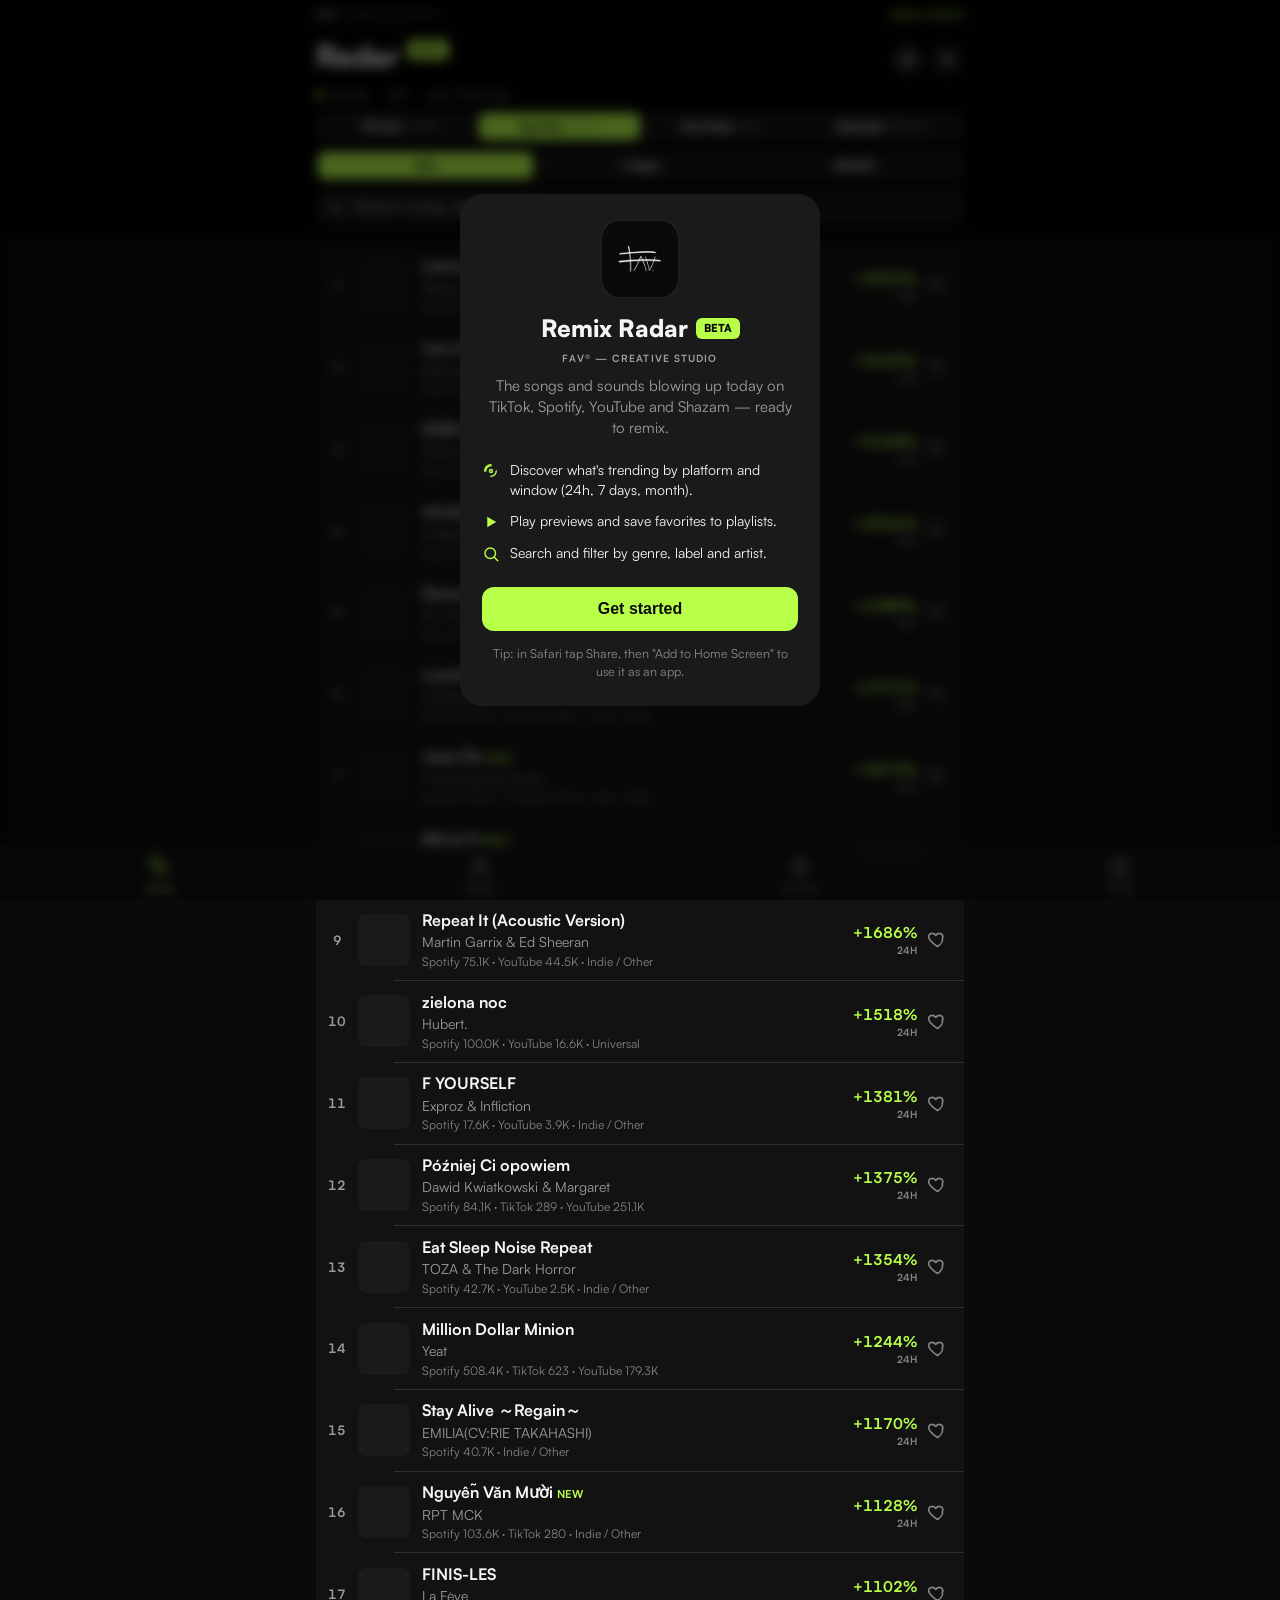
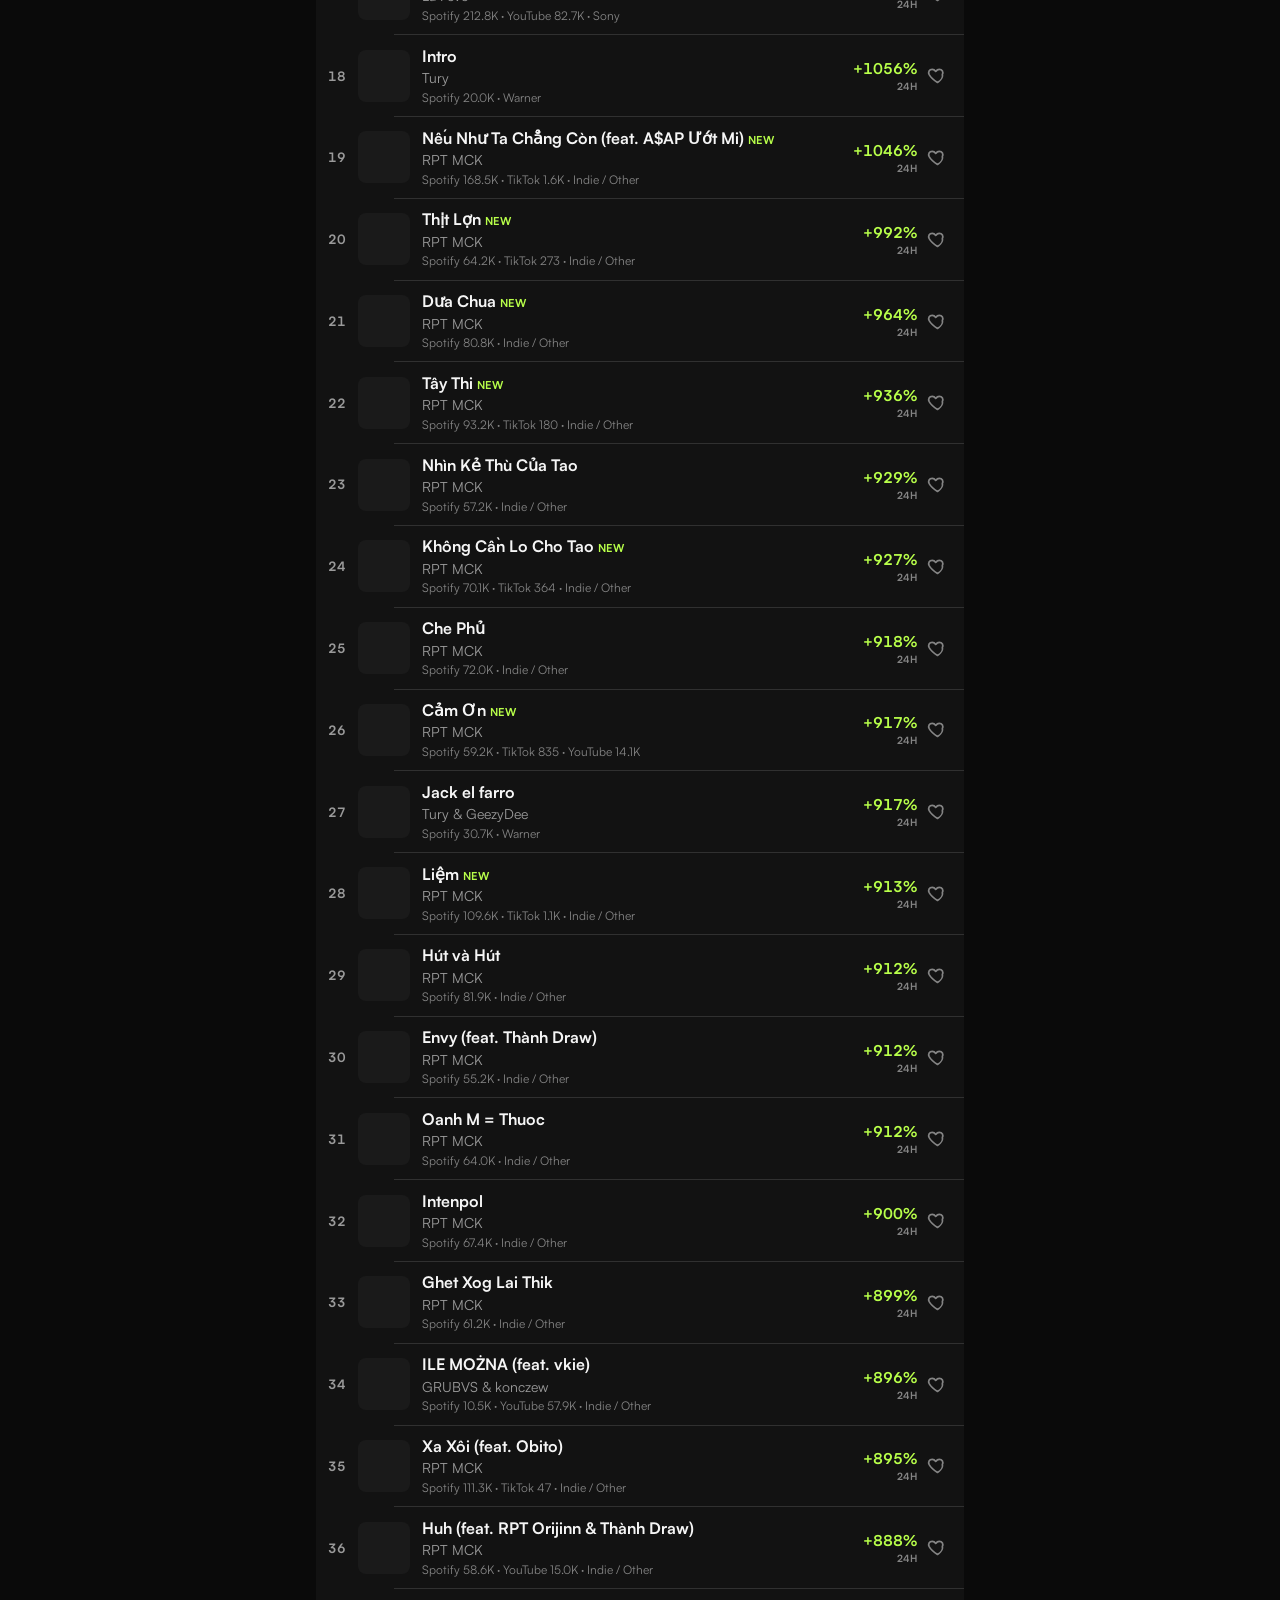
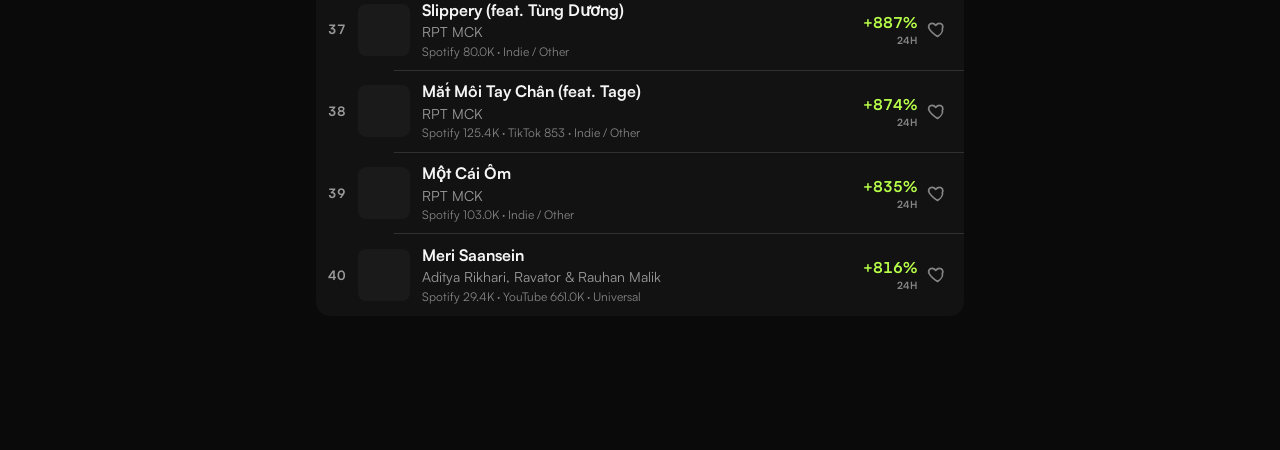
==== app.html @ c7f1445b "FAV review fixes: acid-green single accent, AA contrast, English feed-error, esc hardening - app.htm" ====
<!DOCTYPE html>
<html lang="en">
<head>
<meta charset="utf-8" />
<meta name="viewport" content="width=device-width, initial-scale=1, viewport-fit=cover, maximum-scale=1" />
<meta name="referrer" content="no-referrer" />
<title>Remix Radar</title>
<meta name="theme-color" content="#0A0A0A" />
<meta name="apple-mobile-web-app-capable" content="yes" />
<meta name="apple-mobile-web-app-status-bar-style" content="black-translucent" />
<meta name="apple-mobile-web-app-title" content="Remix Radar" />
<link rel="manifest" href="./manifest.webmanifest" />
<link rel="apple-touch-icon" href="./brand/apple-touch-icon.png" />
<link rel="preload" as="font" type="font/woff2" crossorigin href="./brand/fonts/Satoshi-Regular.woff2" />
<link rel="stylesheet" href="./brand/fonts.css" />
<style>
  /* FAV. Creative Studio visual identity: matte black + acid green, Satoshi/Druk Wide */
  :root{
    --bg:#0A0A0A; --elev:#121212; --elev2:#1A1A1A; --fill:rgba(245,245,245,.08);
    --label:#F5F5F5; --label2:rgba(245,245,245,.60); --label3:rgba(245,245,245,.50);
    --sep:rgba(245,245,245,.13); --accent:#B8FF4A; --on-accent:#0A0A0A;
    --radius:6px;
    --safe-top:env(safe-area-inset-top); --safe-bot:env(safe-area-inset-bottom);
    --font:"Satoshi","Helvetica Neue",-apple-system,BlinkMacSystemFont,"Segoe UI",Roboto,sans-serif;
  }
  *{box-sizing:border-box;-webkit-tap-highlight-color:transparent;}
  html,body{margin:0;padding:0;background:var(--bg);}
  body{color:var(--label); font:16px/1.4 var(--font);
    -webkit-font-smoothing:antialiased; min-height:100vh;
    padding-bottom:calc(var(--safe-bot) + 130px);}
  a{color:var(--accent);text-decoration:none;}
  .wrap{max-width:680px;margin:0 auto;padding:0 16px;}
  svg.icon{width:22px;height:22px;display:block;fill:none;stroke:currentColor;stroke-width:1.9;stroke-linecap:round;stroke-linejoin:round;}
  svg.fill{fill:currentColor;stroke:none;}

  /* Header */
  header{position:sticky;top:0;z-index:30;background:rgba(0,0,0,.72);
    backdrop-filter:saturate(180%) blur(20px);-webkit-backdrop-filter:saturate(180%) blur(20px);
    border-bottom:.5px solid var(--sep);padding-top:var(--safe-top);}
  .hbar,.sub,.controls{max-width:680px;margin-left:auto;margin-right:auto;}
  .hbar{display:flex;align-items:flex-end;justify-content:space-between;padding:6px 16px 8px;gap:10px;}
  .htitle{font-size:30px;font-weight:800;letter-spacing:-.02em;display:flex;align-items:center;gap:8px;}
  .betatag{font-size:10px;font-weight:800;letter-spacing:.08em;color:var(--on-accent);background:var(--accent);
    padding:3px 7px;border-radius:6px;transform:translateY(-6px);}
  .welcome{position:fixed;inset:0;z-index:80;background:rgba(0,0,0,.6);backdrop-filter:blur(6px);
    display:none;align-items:center;justify-content:center;padding:24px;}
  .welcome.open{display:flex;}
  .welcard{background:var(--elev2);border-radius:22px;max-width:360px;width:100%;padding:26px 22px;text-align:center;}
  .welcard .ico{width:78px;height:78px;border-radius:18px;margin:0 auto 14px;background:#000 center/cover no-repeat;border:.5px solid var(--sep);}
  .welcard h2{font-size:24px;font-weight:800;margin:0;display:flex;align-items:center;justify-content:center;gap:8px;}
  .welcard .tag{font-size:11px;font-weight:800;color:var(--on-accent);background:var(--accent);padding:3px 8px;border-radius:6px;}
  .welcard p{color:var(--label2);font-size:15px;margin:10px 0 16px;}
  .welcard ul{list-style:none;padding:0;margin:0 0 18px;text-align:left;}
  .welcard li{display:flex;gap:10px;align-items:flex-start;padding:6px 0;font-size:14px;color:var(--label);}
  .welcard li svg{width:18px;height:18px;color:var(--accent);flex:none;margin-top:2px;}
  .welcard .hint{font-size:12.5px;color:var(--label3);margin:14px 0 0;}
  .hbtns{display:flex;gap:6px;}
  .roundbtn{width:34px;height:34px;border-radius:50%;border:none;background:var(--fill);color:var(--label);
    display:flex;align-items:center;justify-content:center;cursor:pointer;}
  .roundbtn.on{background:var(--accent);color:var(--on-accent);}
  .roundbtn svg{width:19px;height:19px;}
  .sub{display:flex;gap:7px;align-items:center;padding:0 16px 8px;color:var(--label2);font-size:13px;flex-wrap:wrap;}
  .sub .dot{width:7px;height:7px;border-radius:50%;background:var(--accent);display:inline-block;}
  .brandbar{display:flex;justify-content:space-between;align-items:center;gap:10px;
    max-width:680px;margin:0 auto;padding:8px 16px 7px;border-bottom:1px solid var(--sep);
    font-size:9.5px;font-weight:700;letter-spacing:.11em;text-transform:uppercase;color:var(--label);}
  .brandbar .inst{font-weight:400;color:var(--label2);}
  .brandbar .r{color:var(--accent);}
  .sub .pipe{color:var(--label3);}
  .controls{padding:0 16px 10px;display:flex;flex-direction:column;gap:8px;}

  /* Segmented control (iOS) */
  .seg{display:flex;background:var(--fill);border-radius:9px;padding:2px;}
  .seg button{flex:1;border:none;background:none;color:var(--label);font:600 13px/1 -apple-system,sans-serif;
    padding:7px 4px;border-radius:7px;cursor:pointer;display:flex;align-items:center;justify-content:center;gap:4px;white-space:nowrap;}
  .seg button.on{background:var(--accent);color:var(--on-accent);}
  .seg button.on .sub2{color:rgba(0,0,0,.55);}
  .seg .sub2{font-size:9px;color:var(--label3);font-weight:500;}
  .seg .lk{opacity:.6;}

  /* Search */
  .search{display:flex;align-items:center;gap:7px;background:var(--fill);border-radius:10px;padding:8px 11px;}
  .search svg{width:17px;height:17px;color:var(--label2);}
  .search input{flex:1;background:none;border:none;color:var(--label);font-size:16px;outline:none;}
  .search input::placeholder{color:var(--label2);}

  /* Filter panel */
  .filters{display:none;margin-top:8px;background:var(--elev);border-radius:14px;padding:14px;}
  .filters.open{display:block;}
  .filters h4{margin:0 0 8px;font-size:12px;font-weight:600;color:var(--label2);text-transform:uppercase;letter-spacing:.03em;}
  .chips{display:flex;flex-wrap:wrap;gap:8px;}
  .chip{padding:7px 13px;border-radius:999px;background:var(--fill);color:var(--label);font-size:14px;cursor:pointer;border:none;}
  .chip.on{background:var(--accent);color:var(--on-accent);font-weight:700;}
  .mmrow{display:flex;gap:10px;margin:6px 0 12px;}
  .mmrow input{flex:1;background:var(--fill);border:none;border-radius:9px;color:var(--label);padding:9px 11px;font-size:15px;outline:none;}
  .filters .foot{display:flex;justify-content:space-between;margin-top:8px;}
  .linkbtn{background:none;border:none;color:var(--accent);font-size:15px;cursor:pointer;padding:6px 0;}

  /* Section title */
  .sectitle{font-size:22px;font-weight:700;letter-spacing:-.02em;margin:18px 4px 8px;display:flex;align-items:center;gap:8px;}
  .sectitle .cnt{color:var(--label2);font-weight:600;}
  .sectitle .add{margin-left:auto;font-size:15px;color:var(--accent);background:none;border:none;cursor:pointer;display:flex;align-items:center;gap:4px;}

  /* Grouped list */
  .group{background:var(--elev);border-radius:14px;overflow:hidden;margin:8px 0 4px;}
  .row{display:flex;align-items:center;gap:12px;padding:10px 12px;cursor:pointer;position:relative;}
  .row:not(:last-child)::after{content:"";position:absolute;left:78px;right:0;bottom:0;height:.5px;background:var(--sep);}
  .row:active{background:var(--elev2);}
  .rank{width:18px;text-align:center;font-size:13px;font-weight:600;color:var(--label2);font-variant-numeric:tabular-nums;flex:none;}
  .art{position:relative;width:52px;height:52px;border-radius:8px;flex:none;background:var(--elev2) center/cover no-repeat;overflow:hidden;}
  .art.round{border-radius:50%;}
  .art .pbtn{position:absolute;inset:0;display:flex;align-items:center;justify-content:center;background:rgba(0,0,0,.36);color:#fff;opacity:0;transition:opacity .15s;}
  .art .pbtn.show{opacity:1;}
  .art .pbtn svg{width:20px;height:20px;}
  .rbody{flex:1;min-width:0;}
  .rtitle{font-size:16px;font-weight:600;white-space:nowrap;overflow:hidden;text-overflow:ellipsis;}
  .rsub{font-size:14px;color:var(--label2);white-space:nowrap;overflow:hidden;text-overflow:ellipsis;margin-top:1px;}
  .rmeta{font-size:12px;color:var(--label3);white-space:nowrap;overflow:hidden;text-overflow:ellipsis;margin-top:2px;}
  .rtrail{display:flex;align-items:center;gap:6px;flex:none;}
  .metric{text-align:right;}
  .metric .v{font-size:15px;font-weight:700;color:var(--accent);font-variant-numeric:tabular-nums;}
  .metric .u{font-size:10px;color:var(--label3);font-weight:600;letter-spacing:.03em;}
  .delta{font-size:11px;font-weight:700;}
  .delta.up{color:var(--accent);} .delta.down{color:var(--label2);} .delta.flat{color:var(--label3);}
  .iconbtn{background:none;border:none;color:var(--label3);cursor:pointer;padding:4px;display:flex;}
  .iconbtn.lk.on{color:var(--accent);}
  .iconbtn svg{width:21px;height:21px;}
  .chev{color:var(--label3);}.chev svg{width:15px;height:15px;}

  /* Playlist row */
  .plrow{display:flex;align-items:center;gap:12px;padding:12px;cursor:pointer;position:relative;}
  .plrow:not(:last-child)::after{content:"";position:absolute;left:64px;right:0;bottom:0;height:.5px;background:var(--sep);}
  .plart{width:44px;height:44px;border-radius:9px;background:linear-gradient(135deg,#3A3A3C,#1C1C1E);display:flex;align-items:center;justify-content:center;color:var(--label2);flex:none;}
  .plname{font-size:16px;font-weight:600;}.plcount{font-size:13px;color:var(--label2);margin-top:1px;}

  .status{padding:64px 24px;text-align:center;color:var(--label2);}
  .status .big{font-size:20px;font-weight:700;color:var(--label);margin-bottom:6px;}
  .btn{display:flex;align-items:center;justify-content:center;gap:8px;padding:13px;border-radius:12px;font-size:16px;font-weight:600;cursor:pointer;border:none;width:100%;}
  .btn.fill{background:var(--accent);color:var(--on-accent);}
  .btn.tinted{background:var(--fill);color:var(--label);}
  .btn.like.on{background:rgba(184,255,74,.16);color:var(--accent);}

  /* Paywall */
  .lockbox{margin:24px 0;text-align:center;padding:24px 18px;}
  .lockbox .lc{width:64px;height:64px;border-radius:50%;background:var(--fill);display:flex;align-items:center;justify-content:center;margin:0 auto 14px;color:var(--accent);}
  .lockbox .lc svg{width:30px;height:30px;}
  .lockbox h3{font-size:22px;font-weight:700;margin:0 0 6px;}
  .lockbox p{color:var(--label2);font-size:15px;margin:0 auto 16px;max-width:330px;}
  .lockbox .price{font-size:40px;font-weight:800;}.lockbox .price small{font-size:15px;color:var(--label2);font-weight:600;}
  .lockbox ul{list-style:none;padding:0;margin:16px auto;max-width:300px;text-align:left;}
  .lockbox li{display:flex;align-items:center;gap:10px;padding:7px 0;font-size:15px;}
  .lockbox li svg{width:18px;height:18px;color:var(--accent);flex:none;}
  .lockbox .actions{max-width:330px;margin:0 auto;display:flex;flex-direction:column;gap:10px;}
  .lockbox .demo{background:none;border:none;color:var(--label2);font-size:14px;cursor:pointer;}

  /* Tab bar */
  .tabbar{position:fixed;left:0;right:0;bottom:0;z-index:40;display:flex;
    background:rgba(20,20,22,.82);backdrop-filter:saturate(180%) blur(22px);-webkit-backdrop-filter:saturate(180%) blur(22px);
    border-top:.5px solid var(--sep);padding-bottom:var(--safe-bot);}
  .tab{flex:1;display:flex;flex-direction:column;align-items:center;gap:3px;background:none;border:none;
    color:var(--label3);cursor:pointer;padding:8px 0 6px;}
  .tab svg{width:26px;height:26px;} .tab span{font-size:10px;font-weight:500;}
  .tab.on{color:var(--accent);}

  /* Miniplayer */
  .miniplayer{position:fixed;left:8px;right:8px;bottom:calc(var(--safe-bot) + 58px);z-index:39;
    display:none;align-items:center;gap:11px;padding:8px 10px;border-radius:14px;
    background:rgba(44,44,46,.86);backdrop-filter:saturate(180%) blur(22px);-webkit-backdrop-filter:saturate(180%) blur(22px);
    box-shadow:0 6px 24px rgba(0,0,0,.4);overflow:hidden;}
  .miniplayer.on{display:flex;}
  .miniplayer .mart{width:40px;height:40px;border-radius:7px;background:var(--elev2) center/cover no-repeat;flex:none;}
  .miniplayer .minfo{flex:1;min-width:0;}
  .miniplayer .mn{font-size:14px;font-weight:600;white-space:nowrap;overflow:hidden;text-overflow:ellipsis;}
  .miniplayer .ma{font-size:12px;color:var(--label2);white-space:nowrap;overflow:hidden;text-overflow:ellipsis;}
  .miniplayer .mbtn{background:none;border:none;color:var(--label);cursor:pointer;display:flex;padding:6px;}
  .miniplayer .mbtn svg{width:24px;height:24px;}
  .miniplayer .mprog{position:absolute;left:0;bottom:0;height:2px;background:var(--accent);width:0;}

  /* Detail sheet */
  .sheet{position:fixed;inset:0;z-index:60;background:rgba(0,0,0,.5);display:none;align-items:flex-end;}
  .sheet.open{display:flex;}
  .sheetinner{position:relative;width:100%;max-width:680px;margin:0 auto;background:var(--elev2);
    border-radius:14px 14px 0 0;max-height:94vh;overflow-y:auto;overscroll-behavior:contain;
    padding:0 18px calc(var(--safe-bot) + 24px);will-change:transform;}
  .grab{position:sticky;top:0;padding:8px 0 4px;display:flex;justify-content:center;background:var(--elev2);z-index:3;}
  .grab i{width:36px;height:5px;border-radius:3px;background:var(--label3);}
  .closeX{position:absolute;top:10px;right:12px;width:30px;height:30px;border-radius:50%;background:var(--fill);
    color:var(--label2);border:none;display:flex;align-items:center;justify-content:center;cursor:pointer;z-index:4;}
  .closeX svg{width:15px;height:15px;}
  .dart{width:230px;height:230px;border-radius:14px;margin:8px auto 16px;background:var(--elev2) center/cover no-repeat;box-shadow:0 16px 40px rgba(0,0,0,.5);}
  .dtitle{text-align:center;font-size:22px;font-weight:700;letter-spacing:-.01em;}
  .dartist{text-align:center;font-size:17px;color:var(--label2);margin-top:2px;}
  .player{display:flex;flex-direction:column;gap:14px;margin:18px 0;}
  .player .track{width:100%;}
  .player input[type=range]{width:100%;accent-color:var(--accent);}
  .player .tt{display:flex;justify-content:space-between;font-size:11px;color:var(--label2);margin-top:2px;font-variant-numeric:tabular-nums;}
  .transport{display:flex;align-items:center;justify-content:center;gap:30px;}
  .transport .big{width:62px;height:62px;border-radius:50%;background:var(--accent);color:var(--on-accent);border:none;cursor:pointer;display:flex;align-items:center;justify-content:center;flex:none;}
  .transport .big svg{width:28px;height:28px;}
  .transport .ctl{background:none;border:none;color:var(--label);cursor:pointer;padding:6px;display:flex;}
  .transport .ctl svg{width:30px;height:30px;}
  .transport .ctl:active{opacity:.5;}
  .dtri{width:9px;height:9px;display:inline-block;vertical-align:-1px;}
  .delta.new{color:var(--accent);}
  .grid{display:grid;grid-template-columns:1fr 1fr;gap:10px;margin-bottom:16px;}
  .tile{background:var(--elev2);border-radius:12px;padding:12px;}
  .tile .k{font-size:12px;color:var(--label2);}.tile .v{font-size:19px;font-weight:700;margin-top:3px;}
  .tile .v small{font-size:12px;color:var(--accent);font-weight:600;}
  .drows{background:var(--elev2);border-radius:12px;padding:2px 14px;margin-bottom:16px;}
  .drow{display:flex;gap:12px;padding:10px 0;font-size:15px;}
  .drow:not(:last-child){border-bottom:.5px solid var(--sep);}
  .drow .k{color:var(--label2);width:84px;flex:none;}
  .plpick{margin:4px 0 16px;}
  .plpick h4{font-size:12px;color:var(--label2);text-transform:uppercase;letter-spacing:.03em;margin:0 0 8px;font-weight:600;}
  .dactions{display:flex;flex-direction:column;gap:10px;}
</style>
</head>
<body>
<svg width="0" height="0" style="position:absolute" aria-hidden="true"><defs>
  <symbol id="i-radar" viewBox="0 0 24 24"><circle cx="12" cy="12" r="2"/><path d="M5 12a7 7 0 0 1 7-7"/><path d="M3.5 12a8.5 8.5 0 0 1 8.5-8.5"/><path d="M19 12a7 7 0 0 1-7 7"/></symbol>
  <symbol id="i-artists" viewBox="0 0 24 24"><circle cx="12" cy="8" r="4"/><path d="M5 20c0-3.5 3-6 7-6s7 2.5 7 6"/></symbol>
  <symbol id="i-sound" viewBox="0 0 24 24"><path d="M4 10v4M8 6v12M12 3v18M16 7v10M20 10v4"/></symbol>
  <symbol id="i-library" viewBox="0 0 24 24"><rect x="4" y="4" width="16" height="16" rx="3"/><path d="M9 9h6M9 13h6M9 17h3"/></symbol>
  <symbol id="i-heart" viewBox="0 0 24 24"><path d="M12 20s-7-4.5-9.5-9C1 8 2.5 5 6 5c2 0 3.2 1.2 4 2.3C10.8 6.2 12 5 14 5c3.5 0 5 3 3.5 6C19 15.5 12 20 12 20z"/></symbol>
  <symbol id="i-heart-fill" viewBox="0 0 24 24"><path d="M12 20s-7-4.5-9.5-9C1 8 2.5 5 6 5c2 0 3.2 1.2 4 2.3C10.8 6.2 12 5 14 5c3.5 0 5 3 3.5 6C19 15.5 12 20 12 20z" fill="currentColor" stroke="none"/></symbol>
  <symbol id="i-play" viewBox="0 0 24 24"><path d="M7 5l12 7-12 7z" fill="currentColor" stroke="none"/></symbol>
  <symbol id="i-pause" viewBox="0 0 24 24"><rect x="6" y="5" width="4" height="14" fill="currentColor" stroke="none"/><rect x="14" y="5" width="4" height="14" fill="currentColor" stroke="none"/></symbol>
  <symbol id="i-search" viewBox="0 0 24 24"><circle cx="11" cy="11" r="7"/><path d="M21 21l-4-4"/></symbol>
  <symbol id="i-filter" viewBox="0 0 24 24"><path d="M4 7h16M7 12h10M10 17h4"/></symbol>
  <symbol id="i-refresh" viewBox="0 0 24 24"><path d="M20 11a8 8 0 1 0-2 5.5"/><path d="M20 5v5h-5"/></symbol>
  <symbol id="i-chevron" viewBox="0 0 24 24"><path d="M9 6l6 6-6 6"/></symbol>
  <symbol id="i-back" viewBox="0 0 24 24"><path d="M15 6l-6 6 6 6"/></symbol>
  <symbol id="i-close" viewBox="0 0 24 24"><path d="M6 6l12 12M18 6L6 18"/></symbol>
  <symbol id="i-plus" viewBox="0 0 24 24"><path d="M12 5v14M5 12h14"/></symbol>
  <symbol id="i-lock" viewBox="0 0 24 24"><rect x="5" y="11" width="14" height="9" rx="2"/><path d="M8 11V8a4 4 0 0 1 8 0v3"/></symbol>
  <symbol id="i-check" viewBox="0 0 24 24"><path d="M5 13l4 4L19 7"/></symbol>
  <symbol id="i-ext" viewBox="0 0 24 24"><path d="M14 5h5v5M19 5l-9 9M12 5H7a2 2 0 0 0-2 2v10a2 2 0 0 0 2 2h10a2 2 0 0 0 2-2v-5"/></symbol>
  <symbol id="i-trash" viewBox="0 0 24 24"><path d="M5 7h14M9 7V5h6v2M7 7l1 12h8l1-12"/></symbol>
  <symbol id="i-edit" viewBox="0 0 24 24"><path d="M5 19h14M14 5l5 5-9 9H5v-5z"/></symbol>
  <symbol id="i-prev" viewBox="0 0 24 24"><path d="M19 5L9 12l10 7z" fill="currentColor" stroke="none"/><rect x="5" y="5" width="2.4" height="14" rx="1" fill="currentColor" stroke="none"/></symbol>
  <symbol id="i-next" viewBox="0 0 24 24"><path d="M5 5l10 7L5 19z" fill="currentColor" stroke="none"/><rect x="16.6" y="5" width="2.4" height="14" rx="1" fill="currentColor" stroke="none"/></symbol>
  <symbol id="i-up" viewBox="0 0 24 24"><path d="M12 7l6 9H6z" fill="currentColor" stroke="none"/></symbol>
  <symbol id="i-down" viewBox="0 0 24 24"><path d="M12 17l-6-9h12z" fill="currentColor" stroke="none"/></symbol>
</defs></svg>

<header>
  <div class="brandbar"><span><b>FAV®</b> <span class="inst">Creative Studio</span></span><span class="r">Remix Radar</span></div>
  <div id="headerRow"></div>
  <div class="sub" id="sub"></div>
  <div class="controls" id="controls"></div>
</header>

<main class="wrap"><div id="content"><div class="status"><div class="big">Loading…</div></div></div></main>

<div class="miniplayer" id="miniplayer">
  <div class="mart" id="mpArt"></div>
  <div class="minfo"><div class="mn" id="mpName"></div><div class="ma" id="mpArtist"></div></div>
  <button class="mbtn" id="mpPrev"><svg class="icon"><use href="#i-prev"/></svg></button>
  <button class="mbtn" id="mpBtn"></button>
  <button class="mbtn" id="mpNext"><svg class="icon"><use href="#i-next"/></svg></button>
  <div class="mprog" id="mpProg"></div>
</div>

<nav class="tabbar">
  <button class="tab" id="tabRadar"><svg class="icon"><use href="#i-radar"/></svg><span>Radar</span></button>
  <button class="tab" id="tabArtists"><svg class="icon"><use href="#i-artists"/></svg><span>Artists</span></button>
  <button class="tab" id="tabSounds"><svg class="icon"><use href="#i-sound"/></svg><span>Sounds</span></button>
  <button class="tab" id="tabLib"><svg class="icon"><use href="#i-library"/></svg><span>Library</span></button>
</nav>

<div class="welcome" id="welcome"><div class="welcard">
  <div class="ico" style="background-image:url('./brand/icon-192.png')"></div>
  <h2>Remix Radar <span class="tag">BETA</span></h2>
  <p style="text-transform:uppercase;letter-spacing:.11em;font-size:10px;font-weight:700;color:var(--label2);margin:6px 0 0;">FAV® — Creative Studio</p>
  <p>The songs and sounds blowing up today on TikTok, Spotify, YouTube and Shazam — ready to remix.</p>
  <ul>
    <li><svg class="icon"><use href="#i-radar"/></svg>Discover what's trending by platform and window (24h, 7 days, month).</li>
    <li><svg class="icon"><use href="#i-play"/></svg>Play previews and save favorites to playlists.</li>
    <li><svg class="icon"><use href="#i-search"/></svg>Search and filter by genre, label and artist.</li>
  </ul>
  <button class="btn fill" id="welStart">Get started</button>
  <p class="hint">Tip: in Safari tap Share, then "Add to Home Screen" to use it as an app.</p>
</div></div>

<div class="sheet" id="sheet"><div class="sheetinner" id="sheetinner"></div></div>
<audio id="audio"></audio>

<script>
const BETA=true; // beta build: all premium windows unlocked for testers
const LS={likes:"rr_likes_v1",playlists:"rr_playlists_v1",feed:"rr_feed_v3",premium:"rr_premium",seen:"rr_seen_welcome"};
const state={feed:null,view:"radar",platform:"spotify",window:"",currentPlaylist:null,
  filter:{q:"",genres:new Set(),labels:new Set(),fresh:false,min:null,max:null},
  playingId:null,openId:null,
  artistsFeed:null,artistPlatform:null,artistWindow:null,artistQ:"",
  soundsFeed:null,soundWindow:null,soundQ:"",queue:[],
  likes:loadJSON(LS.likes,{}),playlists:loadJSON(LS.playlists,[])};
const audio=document.getElementById('audio');

function loadJSON(k,d){try{return JSON.parse(localStorage.getItem(k))??d;}catch(e){return d;}}
function saveLikes(){localStorage.setItem(LS.likes,JSON.stringify(state.likes));}
function savePlaylists(){localStorage.setItem(LS.playlists,JSON.stringify(state.playlists));}
function isPremium(){return BETA||localStorage.getItem(LS.premium)==="1";}
function setPremium(v){v?localStorage.setItem(LS.premium,"1"):localStorage.removeItem(LS.premium);}
const fmt=n=>{if(n==null||n<=0)return "—";if(n>=1e9)return (n/1e9).toFixed(1)+"B";if(n>=1e6)return (n/1e6).toFixed(1)+"M";if(n>=1e3)return (n/1e3).toFixed(1)+"K";return ""+Math.round(n);};
const esc=s=>(s==null?"":(""+s)).replace(/[&<>"']/g,c=>({"&":"&amp;","<":"&lt;",">":"&gt;",'"':"&quot;","'":"&#39;"}[c]));
const mmss=s=>{if(!isFinite(s)||s<0)s=0;const m=Math.floor(s/60),x=Math.floor(s%60);return m+":"+(x<10?"0":"")+x;};
const newId=()=>"pl_"+Math.random().toString(36).slice(2,9)+state.playlists.length;
const ic=id=>`<svg class="icon"><use href="#i-${id}"/></svg>`;
const WL={"24h":"24h","7d":"7 days","month":"Month"};
const wlabel=w=>WL[w.key]||w.label;
const tlabel=s=>s==="Indie / Altro"?"Indie / Other":s;

/* feed accessors */
function platforms(){return state.feed?.platforms||[];}
function windowsMeta(){return state.feed?.windows||[];}
function windowMeta(k){return windowsMeta().find(w=>w.key===k);}
function platformMeta(k){return platforms().find(p=>p.key===k);}
function freeWindow(){return state.feed?.free_window||"month";}
function price(){return state.feed?.premium_price_eur||9.99;}
function isLocked(k){const w=windowMeta(k);return w&&w.tier==="premium"&&!isPremium();}
function chartIds(){return (state.feed?.charts?.[state.platform]?.[state.window])||[];}
function trackById(id){
  if(state.feed?.tracks&&state.feed.tracks[id])return state.feed.tracks[id];
  if(state.soundsFeed?.sounds&&state.soundsFeed.sounds[id])return state.soundsFeed.sounds[id];
  if(state.likes[id])return state.likes[id];
  for(const p of state.playlists){const t=p.tracks.find(x=>x.id===id);if(t)return t;}
  return null;
}
function metricValue(t,p,w){if(w==="24h")return t[p+"_24h_pct"]||0;if(w==="7d")return t[p+"_7d"]||0;return t[p+"_total"]||0;}
function headline(t){const p=state.platform,w=state.window,pm=platformMeta(p);
  if(w==="24h")return {v:"+"+(t[p+"_24h_pct"]||0).toFixed(0)+"%",u:"24H"};
  return {v:fmt(metricValue(t,p,w)),u:(pm?pm.metric_label.toUpperCase():"")+(w==="7d"?" 7D":"")};}

/* likes/playlists */
const isLiked=id=>!!state.likes[id];
function toggleLike(t){const id=t.id;if(state.likes[id])delete state.likes[id];else state.likes[id]=t;saveLikes();rerender();}
function createPlaylist(name,first){const p={id:newId(),name:name||"New playlist",createdAt:new Date().toISOString(),tracks:[]};if(first)p.tracks.push(first);state.playlists.unshift(p);savePlaylists();return p;}
function renamePlaylist(id){const p=state.playlists.find(x=>x.id===id);if(!p)return;const n=prompt("Playlist name:",p.name);if(n&&n.trim()){p.name=n.trim();savePlaylists();rerender();}}
function deletePlaylist(id){const p=state.playlists.find(x=>x.id===id);if(!p)return;if(!confirm('Delete "'+p.name+'"?'))return;state.playlists=state.playlists.filter(x=>x.id!==id);savePlaylists();state.view==="playlist"?goView("library"):rerender();}
const inPlaylist=(pl,id)=>pl.tracks.some(t=>t.id===id);
function togglePlaylistTrack(plId,t){const p=state.playlists.find(x=>x.id===plId);if(!p)return;if(inPlaylist(p,t.id))p.tracks=p.tracks.filter(x=>x.id!==t.id);else p.tracks.push(t);savePlaylists();}

/* filtering */
function parseDate(s){if(!s)return null;const m=/^(\d{4})(?:-(\d{2}))?(?:-(\d{2}))?/.exec(s);return m?new Date(Date.UTC(+m[1],(m[2]?+m[2]-1:0),(m[3]?+m[3]:1))):null;}
function matches(t){const f=state.filter;
  if(f.q){const q=f.q.toLowerCase();if(!((t.name||"").toLowerCase().includes(q)||(t.artist||"").toLowerCase().includes(q)||(t.label||"").toLowerCase().includes(q)))return false;}
  if(f.labels.size&&!f.labels.has(t.label_category))return false;
  if(f.genres.size){const g=(t.genres||[]).map(x=>x.toLowerCase());if(![...f.genres].some(sel=>g.some(x=>x.includes(sel.toLowerCase()))))return false;}
  if(f.fresh){const d=parseDate(t.release_date);if(!d||(Date.now()-d.getTime())/86400000>30)return false;}
  if(f.min!=null||f.max!=null){const v=metricValue(t,state.platform,state.window);if(f.min!=null&&v<f.min)return false;if(f.max!=null&&v>f.max)return false;}
  return true;}

function deltaHTML(d){if(!d||d==="=")return "";
  if(d==="NEW")return '<span class="delta new">NEW</span>';
  if(d[0]==="↑")return '<span class="delta up"><svg class="dtri"><use href="#i-up"/></svg>'+esc(d.slice(1))+'</span>';
  if(d[0]==="↓")return '<span class="delta down"><svg class="dtri"><use href="#i-down"/></svg>'+esc(d.slice(1))+'</span>';
  return "";}

function metaBits(t){
  const b=[];
  if((t.spotify_total||0)>0)b.push("Spotify "+fmt(t.spotify_total));
  if((t.tiktok_total||0)>0)b.push("TikTok "+fmt(t.tiktok_total));
  if((t.youtube_total||0)>0)b.push("YouTube "+fmt(t.youtube_total));
  if(t.label_category)b.push(tlabel(t.label_category));
  return b.slice(0,3).join("  ·  ");
}

function trackRow(t,opt){opt=opt||{};const id=t.id;
  const cover=t.cover_url?`style="background-image:url('${esc(t.cover_url)}')"`:"";
  const playing=state.playingId===id;
  const play=t.preview_url?`<div class="pbtn ${playing?'show':''}" data-play="${esc(id)}">${ic(playing?"pause":"play")}</div>`:"";
  const rank=opt.hideRank?"":`<div class="rank">${opt.rank||""}</div>`;
  const hl=opt.library?{v:"+"+(t.spotify_24h_pct||0).toFixed(0)+"%",u:"24H"}:headline(t);
  const trail=opt.removeFrom
    ? `<button class="iconbtn" data-rm="${esc(id)}">${ic("trash")}</button>`
    : `<div class="metric"><div class="v">${hl.v}</div><div class="u">${esc(hl.u)}</div></div>
       <button class="iconbtn lk ${isLiked(id)?'on':''}" data-like="${esc(id)}">${ic(isLiked(id)?"heart-fill":"heart")}</button>`;
  return `<div class="row" data-open="${esc(id)}">
    ${rank}
    <div class="art" ${cover}>${play}</div>
    <div class="rbody"><div class="rtitle">${esc(t.name)} ${deltaHTML(t.delta)}</div>
      <div class="rsub">${esc(t.artist)}</div><div class="rmeta">${metaBits(t)}</div></div>
    <div class="rtrail">${trail}</div></div>`;
}

function bindRows(scope,opt){opt=opt||{};
  scope.querySelectorAll('[data-open]').forEach(el=>el.addEventListener('click',e=>{if(e.target.closest('[data-play]')||e.target.closest('[data-like]')||e.target.closest('[data-rm]'))return;openDetail(el.dataset.open);}));
  scope.querySelectorAll('[data-play]').forEach(el=>el.addEventListener('click',e=>{e.stopPropagation();togglePlay(el.dataset.play);}));
  scope.querySelectorAll('[data-like]').forEach(el=>el.addEventListener('click',e=>{e.stopPropagation();const t=trackById(el.dataset.like);if(t)toggleLike(t);}));
  scope.querySelectorAll('[data-rm]').forEach(el=>el.addEventListener('click',e=>{e.stopPropagation();const id=el.dataset.rm;
    if(opt.removeFrom==="likes"){delete state.likes[id];saveLikes();rerender();}
    else if(opt.removeFrom){const p=state.playlists.find(x=>x.id===opt.removeFrom);if(p){p.tracks=p.tracks.filter(x=>x.id!==id);savePlaylists();rerender();}}}));
}

/* render */
function rerender(){render();if(document.getElementById('sheet').classList.contains('open')&&state.openId)refreshDetailStateOnly();syncMiniplayer();}
function render(){syncHeader();syncTabs();renderControls();
  const c=document.getElementById('content');
  if(state.view==="radar")return renderRadar(c);
  if(state.view==="artists")return renderArtists(c);
  if(state.view==="sounds")return renderSounds(c);
  if(state.view==="library")return renderLibrary(c);
  if(state.view==="playlist")return renderPlaylist(c);
}

function renderRadar(c){
  if(!state.feed){c.innerHTML='<div class="status"><div class="big">Loading…</div></div>';return;}
  if(isLocked(state.window)){c.innerHTML=paywallHTML(windowMeta(state.window));bindPaywall(c);return;}
  const ids=chartIds();const rows=ids.map(id=>state.feed.tracks[id]).filter(Boolean).filter(matches);
  state.queue=rows.map(t=>t.id);
  if(!rows.length){c.innerHTML='<div class="status"><div class="big">No results</div>No tracks match these filters.<br><br><button class="btn tinted" id="rs2" style="max-width:200px;margin:0 auto;">Reset filters</button></div>';document.getElementById('rs2').onclick=resetFilters;return;}
  c.innerHTML='<div class="group">'+rows.map(t=>trackRow(t,{rank:ids.indexOf(t.id)+1})).join('')+'</div>';
  bindRows(c);
}

function paywallHTML(wm){
  return `<div class="lockbox">
    <div class="lc">${ic("lock")}</div>
    <h3>${esc(wm?wlabel(wm):"")} · Premium</h3>
    <p>The 24h and 7-day trends let you catch songs blowing up before they saturate, on every platform.</p>
    <div class="price">€${price().toFixed(2)}<small> / month</small></div>
    <ul>
      <li>${ic("check")} 24h and 7 days on every platform</li>
      <li>${ic("check")} Search and filters by genre and label</li>
      <li>${ic("check")} Unlimited favorites and playlists</li>
    </ul>
    <div class="actions">
      <button class="btn fill" id="subBtn">Subscribe</button>
      <button class="demo" id="demoBtn">Unlock in demo mode</button>
    </div>
  </div>`;
}
function bindPaywall(c){c.querySelector('#subBtn').onclick=()=>alert("Payments go live at launch (Apple In-App Purchase / Stripe). For now use the demo unlock to try it.");c.querySelector('#demoBtn').onclick=()=>{setPremium(true);render();};}

function renderLibrary(c){const liked=Object.values(state.likes);state.queue=liked.map(t=>t.id);let h='';
  h+=`<div class="sectitle">Favorites <span class="cnt">${liked.length}</span></div>`;
  h+= liked.length?'<div class="group">'+liked.map(t=>trackRow(t,{hideRank:true,library:true})).join('')+'</div>':'<div class="status">No saved tracks. Tap the heart on a track to save it.</div>';
  h+=`<div class="sectitle">Playlist <span class="cnt">${state.playlists.length}</span><button class="add" id="newPl">${ic("plus")} New</button></div>`;
  h+= state.playlists.length?'<div class="group">'+state.playlists.map(p=>`<div class="plrow" data-pl="${p.id}"><div class="plart">${ic("library")}</div><div style="flex:1"><div class="plname">${esc(p.name)}</div><div class="plcount">${p.tracks.length} track${p.tracks.length===1?'':'s'}</div></div><span class="chev">${ic("chevron")}</span></div>`).join('')+'</div>':'<div class="status">No playlists. Create one for tracks to remix.</div>';
  c.innerHTML=h;bindRows(c,{removeFrom:"likes"});
  document.getElementById('newPl').onclick=()=>{const n=prompt("New playlist name:","To remix");if(n&&n.trim()){createPlaylist(n.trim());rerender();}};
  c.querySelectorAll('[data-pl]').forEach(el=>el.onclick=()=>{state.currentPlaylist=el.dataset.pl;goView("playlist");});
}
function renderPlaylist(c){const p=state.playlists.find(x=>x.id===state.currentPlaylist);if(!p){goView("library");return;}
  state.queue=p.tracks.map(t=>t.id);
  c.innerHTML=p.tracks.length?'<div class="group">'+p.tracks.map(t=>trackRow(t,{hideRank:true,library:true,removeFrom:p.id})).join('')+'</div>':'<div class="status">Empty playlist.<br>Open a track and tap "Add to playlist".</div>';
  bindRows(c,{removeFrom:p.id});}

/* ---- Artists ---- */
function aPlatforms(){return state.artistsFeed?.platforms||[];}
function aWindows(){return state.artistsFeed?.windows||[];}
function aWindowMeta(k){return aWindows().find(w=>w.key===k);}
function aPlatformMeta(k){return aPlatforms().find(p=>p.key===k);}
function aLocked(k){const w=aWindowMeta(k);return w&&w.tier==="premium"&&!isPremium();}
function aMetricValue(a,p,w){if(w==="24h")return a[p+"_24h_pct"]||0;if(w==="7d")return a[p+"_7d"]||0;return a[p+"_total"]||0;}
function aHeadline(a){const p=state.artistPlatform,w=state.artistWindow,pm=aPlatformMeta(p);
  if(w==="24h")return {v:"+"+(a[p+"_24h_pct"]||0).toFixed(0)+"%",u:"24H"};return {v:fmt(aMetricValue(a,p,w)),u:(pm?pm.metric_label.toUpperCase():"")+(w==="7d"?" 7D":"")};}
async function loadArtists(){try{const r=await fetch("./artists.json?t="+Date.now(),{cache:"no-store"});if(!r.ok)throw 0;state.artistsFeed=await r.json();
  if(!state.artistPlatform)state.artistPlatform=(aPlatforms()[1]||aPlatforms()[0])?.key||"spotify";
  if(!state.artistWindow)state.artistWindow=isPremium()?(aWindows()[0]?.key||"24h"):(state.artistsFeed.free_window||"month");
  if(state.view==="artists")render();}catch(e){if(state.view==="artists")document.getElementById('content').innerHTML='<div class="status"><div class="big">Error</div>Unable to load artists.</div>';}}
function renderArtists(c){
  if(!state.artistsFeed){c.innerHTML='<div class="status"><div class="big">Loading…</div></div>';return;}
  if(aLocked(state.artistWindow)){c.innerHTML=paywallHTML(aWindowMeta(state.artistWindow));bindPaywall(c);return;}
  const ids=(state.artistsFeed.charts?.[state.artistPlatform]?.[state.artistWindow])||[];
  let rows=ids.map(id=>state.artistsFeed.artists[id]).filter(Boolean);
  if(state.artistQ){const q=state.artistQ.toLowerCase();rows=rows.filter(a=>(a.name||"").toLowerCase().includes(q));}
  if(!rows.length){c.innerHTML='<div class="status"><div class="big">No results</div></div>';return;}
  c.innerHTML='<div class="group">'+rows.map(a=>artistRow(a,ids.indexOf(a.id)+1)).join('')+'</div>';
  c.querySelectorAll('[data-artist]').forEach(el=>el.onclick=()=>{const a=state.artistsFeed.artists[el.dataset.artist];if(a&&a.spotify_id)window.open("https://open.spotify.com/artist/"+a.spotify_id,"_blank");});
}
function artistRow(a,rank){const hl=aHeadline(a);
  const img=a.image_url?`style="background-image:url('${esc(a.image_url)}')"`:"";
  const b=[];if((a.spotify_total||0)>0)b.push("Spotify "+fmt(a.spotify_total));if((a.tiktok_total||0)>0)b.push("TikTok "+fmt(a.tiktok_total));if((a.youtube_total||0)>0)b.push("YouTube "+fmt(a.youtube_total));
  return `<div class="row" data-artist="${esc(a.id)}"><div class="rank">${rank}</div>
    <div class="art round" ${img}></div>
    <div class="rbody"><div class="rtitle">${esc(a.name)}</div><div class="rmeta">${b.slice(0,3).join("  ·  ")}</div></div>
    <div class="rtrail"><div class="metric"><div class="v">${hl.v}</div><div class="u">${esc(hl.u)}</div></div><span class="chev">${ic("chevron")}</span></div></div>`;
}

/* ---- Sounds ---- */
function sWindows(){return state.soundsFeed?.windows||[];}
function sWindowMeta(k){return sWindows().find(w=>w.key===k);}
function sLocked(k){const w=sWindowMeta(k);return w&&w.tier==="premium"&&!isPremium();}
function sField(w){return w==="24h"?"video_24h":w==="7d"?"video_7d":"video_total";}
function sHeadline(s){const w=state.soundWindow;return {v:fmt(s[sField(w)]||0),u:"VIDEO"+(w==="7d"?" 7D":w==="24h"?" 24H":"")};}
async function loadSounds(){try{const r=await fetch("./sounds.json?t="+Date.now(),{cache:"no-store"});if(!r.ok)throw 0;state.soundsFeed=await r.json();
  Object.values(state.soundsFeed.sounds||{}).forEach(s=>{if(!s.cover_url)s.cover_url=s.image_url;});
  if(!state.soundWindow)state.soundWindow=isPremium()?(sWindows()[0]?.key||"24h"):(state.soundsFeed.free_window||"month");
  if(state.view==="sounds")render();}catch(e){if(state.view==="sounds")document.getElementById('content').innerHTML='<div class="status"><div class="big">Error</div>Unable to load sounds.</div>';}}
function renderSounds(c){
  if(!state.soundsFeed){c.innerHTML='<div class="status"><div class="big">Loading…</div></div>';return;}
  if(sLocked(state.soundWindow)){c.innerHTML=paywallHTML(sWindowMeta(state.soundWindow));bindPaywall(c);return;}
  const ids=(state.soundsFeed.charts?.[state.soundWindow])||[];
  let rows=ids.map(id=>state.soundsFeed.sounds[id]).filter(Boolean);
  if(state.soundQ){const q=state.soundQ.toLowerCase();rows=rows.filter(s=>(s.name||"").toLowerCase().includes(q)||(s.song_name||"").toLowerCase().includes(q)||(s.artist||"").toLowerCase().includes(q));}
  state.queue=rows.map(s=>s.id);
  if(!rows.length){c.innerHTML='<div class="status"><div class="big">No results</div></div>';return;}
  c.innerHTML='<div class="group">'+rows.map(s=>soundRow(s,ids.indexOf(s.id)+1)).join('')+'</div>';
  c.querySelectorAll('[data-sound]').forEach(el=>el.addEventListener('click',e=>{if(e.target.closest('[data-play]'))return;const s=state.soundsFeed.sounds[el.dataset.sound];if(s&&s.official_link)window.open(s.official_link,"_blank");}));
  c.querySelectorAll('[data-play]').forEach(el=>el.addEventListener('click',e=>{e.stopPropagation();togglePlay(el.dataset.play);}));
}
function soundRow(s,rank){const hl=sHeadline(s);
  const cover=s.image_url?`style="background-image:url('${esc(s.image_url)}')"`:"";
  const playing=state.playingId===s.id;
  const play=s.play_url?`<div class="pbtn ${playing?'show':''}" data-play="${esc(s.id)}">${ic(playing?"pause":"play")}</div>`:"";
  const sub=s.song_name?esc(s.song_name)+(s.artist?" · "+esc(s.artist):""):esc(s.creator||"");
  const b=[];if((s.views||0)>0)b.push("Views "+fmt(s.views));if((s.likes||0)>0)b.push("Like "+fmt(s.likes));
  return `<div class="row" data-sound="${esc(s.id)}"><div class="rank">${rank}</div>
    <div class="art" ${cover}>${play}</div>
    <div class="rbody"><div class="rtitle">${esc(s.name||s.song_name||"Sound")}</div><div class="rsub">${sub}</div><div class="rmeta">${b.join("  ·  ")}</div></div>
    <div class="rtrail"><div class="metric"><div class="v">${hl.v}</div><div class="u">${esc(hl.u)}</div></div><span class="chev">${ic("ext")}</span></div></div>`;
}

/* controls (platform/window/search/filters) */
function renderControls(){
  const c=document.getElementById('controls'),fEl=document.getElementById('filters');
  if(state.view==="radar"&&state.feed){
    c.innerHTML=platSeg(platforms(),state.platform,"plat")+winSeg(windowsMeta(),state.window,k=>isLocked(k),"win")+searchBox("Search song, artist or label…",state.filter.q)+filtersHTML();
    wireRadarControls(c);return;
  }
  if(state.view==="artists"&&state.artistsFeed){
    c.innerHTML=platSeg(aPlatforms(),state.artistPlatform,"aplat")+winSeg(aWindows(),state.artistWindow,k=>aLocked(k),"awin")+searchBox("Search artist…",state.artistQ);
    c.querySelectorAll('[data-aplat]').forEach(el=>el.onclick=()=>{state.artistPlatform=el.dataset.aplat;window.scrollTo(0,0);render();});
    c.querySelectorAll('[data-awin]').forEach(el=>el.onclick=()=>{state.artistWindow=el.dataset.awin;window.scrollTo(0,0);render();});
    wireSearch(c,v=>{state.artistQ=v;renderArtists(document.getElementById('content'));});return;
  }
  if(state.view==="sounds"&&state.soundsFeed){
    c.innerHTML=winSeg(sWindows(),state.soundWindow,k=>sLocked(k),"swin")+searchBox("Search sound, song or artist…",state.soundQ);
    c.querySelectorAll('[data-swin]').forEach(el=>el.onclick=()=>{state.soundWindow=el.dataset.swin;window.scrollTo(0,0);render();});
    wireSearch(c,v=>{state.soundQ=v;renderSounds(document.getElementById('content'));});return;
  }
  c.innerHTML="";
}
function platSeg(arr,sel,attr){return '<div class="seg">'+arr.map(p=>`<button class="${p.key===sel?'on':''}" data-${attr}="${p.key}">${esc(p.label)}<span class="sub2">${esc(p.metric_label)}</span></button>`).join('')+'</div>';}
function winSeg(arr,sel,lockFn,attr){return '<div class="seg">'+arr.map(w=>`<button class="${w.key===sel?'on':''}" data-${attr}="${w.key}">${esc(wlabel(w))}${lockFn(w.key)?' <span class="lk">'+ic("lock")+'</span>':''}</button>`).join('')+'</div>';}
function searchBox(ph,val){return `<div class="search">${ic("search")}<input id="searchInput" type="search" placeholder="${esc(ph)}" value="${esc(val)}"></div>`;}
function filtersHTML(){
  const lc=state.feed?.label_categories||[];
  const ids=chartIds();const genres=[...new Set(ids.map(id=>state.feed.tracks[id]).filter(Boolean).flatMap(t=>t.genres||[]))].sort();
  return `<div class="filters" id="filters">
    <h4>Label type</h4><div class="chips" style="margin-bottom:12px;">${lc.map(l=>`<button class="chip ${state.filter.labels.has(l.key)?'on':''}" data-label="${esc(l.key)}">${esc(tlabel(l.label))}</button>`).join('')||'<span style="color:var(--label3)">—</span>'}</div>
    <h4>Released in the last 30 days</h4><div class="chips" style="margin-bottom:12px;"><button class="chip ${state.filter.fresh?'on':''}" data-fresh="1">Fresh tracks</button></div>
    <h4>Value (active metric)</h4><div class="mmrow"><input id="minVal" type="number" inputmode="numeric" placeholder="min" value="${state.filter.min??""}"><input id="maxVal" type="number" inputmode="numeric" placeholder="max" value="${state.filter.max??""}"></div>
    <h4>Genres</h4><div class="chips">${genres.map(g=>`<button class="chip ${state.filter.genres.has(g)?'on':''}" data-genre="${esc(g)}">${esc(g)}</button>`).join('')||'<span style="color:var(--label3)">—</span>'}</div>
    <div class="foot"><button class="linkbtn" id="resetBtn">Reset</button><button class="linkbtn" id="closeFiltersBtn">Done</button></div></div>`;
}
function wireRadarControls(c){
  c.querySelectorAll('[data-plat]').forEach(el=>el.onclick=()=>{state.platform=el.dataset.plat;window.scrollTo(0,0);render();});
  c.querySelectorAll('[data-win]').forEach(el=>el.onclick=()=>{state.window=el.dataset.win;window.scrollTo(0,0);render();});
  wireSearch(c,v=>{state.filter.q=v;renderRadar(document.getElementById('content'));});
  c.querySelectorAll('[data-label]').forEach(el=>el.onclick=()=>{toggleSet(state.filter.labels,el.dataset.label);el.classList.toggle('on');renderRadar(document.getElementById('content'));});
  c.querySelectorAll('[data-genre]').forEach(el=>el.onclick=()=>{toggleSet(state.filter.genres,el.dataset.genre);el.classList.toggle('on');renderRadar(document.getElementById('content'));});
  c.querySelectorAll('[data-fresh]').forEach(el=>el.onclick=()=>{state.filter.fresh=!state.filter.fresh;el.classList.toggle('on');renderRadar(document.getElementById('content'));});
  const mn=c.querySelector('#minVal');if(mn)mn.oninput=e=>{state.filter.min=e.target.value===""?null:+e.target.value;renderRadar(document.getElementById('content'));};
  const mx=c.querySelector('#maxVal');if(mx)mx.oninput=e=>{state.filter.max=e.target.value===""?null:+e.target.value;renderRadar(document.getElementById('content'));};
  const rb=c.querySelector('#resetBtn');if(rb)rb.onclick=resetFilters;
  const cf=c.querySelector('#closeFiltersBtn');if(cf)cf.onclick=()=>{c.querySelector('#filters').classList.remove('open');document.getElementById('filterBtn').classList.remove('on');};
}
function wireSearch(c,cb){const s=c.querySelector('#searchInput');if(s)s.oninput=e=>cb(e.target.value.trim());}
function toggleSet(s,k){s.has(k)?s.delete(k):s.add(k);}
function filterActive(){const f=state.filter;return f.q||f.genres.size||f.labels.size||f.fresh||f.min!=null||f.max!=null;}
function resetFilters(){state.filter={q:"",genres:new Set(),labels:new Set(),fresh:false,min:null,max:null};render();}

/* header + tabs */
function syncHeader(){const h=document.getElementById('headerRow'),sub=document.getElementById('sub');
  let title="Remix Radar",ctrls="";
  if(state.view==="radar"){title="Radar";ctrls=`<button class="roundbtn" id="refreshBtn">${ic("refresh")}</button><button class="roundbtn ${filterActive()?'on':''}" id="filterBtn">${ic("filter")}</button>`;}
  else if(state.view==="artists")title="Artists";
  else if(state.view==="sounds")title="Sounds";
  else if(state.view==="library")title="Library";
  else if(state.view==="playlist"){const p=state.playlists.find(x=>x.id===state.currentPlaylist);title=p?p.name:"Playlist";}
  if(state.view==="playlist"){
    h.innerHTML=`<div class="hbar"><button class="roundbtn" id="backBtn">${ic("back")}</button><div class="htitle" style="flex:1;font-size:20px;text-align:center;">${esc(title)}</div><button class="roundbtn" id="renBtn">${ic("edit")}</button><button class="roundbtn" id="delBtn">${ic("trash")}</button></div>`;
    sub.style.display="none";
    document.getElementById('backBtn').onclick=()=>goView("library");document.getElementById('renBtn').onclick=()=>renamePlaylist(state.currentPlaylist);document.getElementById('delBtn').onclick=()=>deletePlaylist(state.currentPlaylist);
    return;
  }
  h.innerHTML=`<div class="hbar"><div class="htitle">${esc(title)}${BETA?'<span class="betatag">BETA</span>':''}</div><div class="hbtns">${ctrls}</div></div>`;
  if(state.view==="radar"){const pm=platformMeta(state.platform),wm=windowMeta(state.window);
    sub.style.display="flex";sub.innerHTML=state.feed?`<span class="dot"></span><span>${esc(pm?pm.label:"")}</span><span class="pipe">·</span><span>${esc(wm?wlabel(wm):"")}</span><span class="pipe">·</span><span>upd. ${relTime(state.feed.generated_at)}</span>`:`<span>Syncing…</span>`;
    document.getElementById('refreshBtn').onclick=()=>load(true);
    document.getElementById('filterBtn').onclick=()=>{const f=document.getElementById('filters');if(f){f.classList.toggle('open');document.getElementById('filterBtn').classList.toggle('on',f.classList.contains('open'));}};
  }else if(state.view==="sounds"){const wm=sWindowMeta(state.soundWindow);sub.style.display="flex";sub.innerHTML=`<span class="dot"></span><span>TikTok</span><span class="pipe">·</span><span>${esc(wm?wlabel(wm):"")}</span><span class="pipe">·</span><span>most used sounds</span>`;}
  else if(state.view==="artists"){const pm=aPlatformMeta(state.artistPlatform),wm=aWindowMeta(state.artistWindow);sub.style.display="flex";sub.innerHTML=state.artistsFeed?`<span class="dot"></span><span>${esc(pm?pm.label:"")}</span><span class="pipe">·</span><span>${esc(wm?wlabel(wm):"")}</span>`:`<span>Syncing…</span>`;}
  else sub.style.display="none";
}
function syncTabs(){[["tabRadar","radar"],["tabArtists","artists"],["tabSounds","sounds"],["tabLib","library"]].forEach(([id,v])=>{document.getElementById(id).classList.toggle('on',state.view===v||(v==="library"&&state.view==="playlist"));});}
function goView(v){state.view=v;closeSheet();window.scrollTo(0,0);if(v==="artists"&&!state.artistsFeed)loadArtists();if(v==="sounds"&&!state.soundsFeed)loadSounds();render();}
document.getElementById('tabRadar').onclick=()=>goView("radar");document.getElementById('tabArtists').onclick=()=>goView("artists");document.getElementById('tabSounds').onclick=()=>goView("sounds");document.getElementById('tabLib').onclick=()=>goView("library");

/* detail */
function openDetail(id){const t=trackById(id);if(!t)return;state.openId=id;const liked=isLiked(id);
  const cover=t.cover_url?`style="background-image:url('${esc(t.cover_url)}')"`:"";
  const rows=[];if(t.release_date)rows.push(["Release",esc(t.release_date)]);if(t.label)rows.push(["Label",esc(t.label)+(t.label_category?" · "+esc(tlabel(t.label_category)):"")]);if((t.genres||[]).length)rows.push(["Genres",t.genres.map(esc).join(" · ")]);
  const yt="https://www.youtube.com/results?search_query="+encodeURIComponent(t.name+" "+t.artist);
  const plChips=state.playlists.map(p=>`<button class="chip ${inPlaylist(p,id)?'on':''}" data-tpl="${p.id}">${esc(p.name)}</button>`).join('');
  const playing=state.playingId===id;
  const player=t.preview_url?`<div class="player">
    <div class="track"><input id="seek" type="range" min="0" max="1000" value="0"><div class="tt"><span id="tCur">0:00</span><span id="tDur">0:30</span></div></div>
    <div class="transport"><button class="ctl" id="prevBtn">${ic("prev")}</button><button class="big" id="pBtn">${ic(playing?"pause":"play")}</button><button class="ctl" id="nextBtn">${ic("next")}</button></div></div>`:"";
  document.getElementById('sheetinner').innerHTML=`
    <div class="grab"><i></i></div><button class="closeX" id="closeX">${ic("close")}</button>
    <div class="dart" ${cover}></div>
    <div class="dtitle">${esc(t.name)}</div><div class="dartist">${esc(t.artist)}</div>
    ${player}
    <div class="grid">
      <div class="tile"><div class="k">Spotify streams</div><div class="v">${fmt(t.spotify_total)} <small>+${(t.spotify_24h_pct||0).toFixed(0)}%</small></div></div>
      <div class="tile"><div class="k">TikTok videos</div><div class="v">${fmt(t.tiktok_total)} <small>+${(t.tiktok_24h_pct||0).toFixed(0)}%</small></div></div>
      <div class="tile"><div class="k">YouTube views</div><div class="v">${fmt(t.youtube_total)}</div></div>
      <div class="tile"><div class="k">Shazam</div><div class="v">${fmt(t.shazam_total)}</div></div>
    </div>
    ${rows.length?`<div class="drows">${rows.map(r=>`<div class="drow"><span class="k">${r[0]}</span><span>${r[1]}</span></div>`).join('')}</div>`:""}
    <div class="plpick"><h4>Add to playlist</h4><div class="chips">${plChips}<button class="chip" id="newPlChip">${ic("plus")} New</button></div></div>
    <div class="dactions">
      <button class="btn like ${liked?'on':''}" id="dLike">${ic(liked?"heart-fill":"heart")} ${liked?"Saved to favorites":"Save to favorites"}</button>
      ${t.spotify_url?`<a class="btn fill" href="${esc(t.spotify_url)}" target="_blank" rel="noopener">${ic("ext")} Open in Spotify</a>`:""}
      <a class="btn tinted" href="${yt}" target="_blank" rel="noopener">${ic("ext")} Search on YouTube</a>
    </div>`;
  document.getElementById('closeX').onclick=closeSheet;
  document.getElementById('dLike').onclick=()=>toggleLike(t);
  document.querySelectorAll('[data-tpl]').forEach(el=>el.onclick=()=>{togglePlaylistTrack(el.dataset.tpl,t);openDetail(id);render();});
  document.getElementById('newPlChip').onclick=()=>{const n=prompt("New playlist name:","To remix");if(n&&n.trim()){createPlaylist(n.trim(),t);openDetail(id);render();}};
  const pBtn=document.getElementById('pBtn');if(pBtn)pBtn.onclick=()=>togglePlay(id);
  const pv=document.getElementById('prevBtn');if(pv)pv.onclick=()=>playStep(-1);
  const nx=document.getElementById('nextBtn');if(nx)nx.onclick=()=>playStep(1);
  const seek=document.getElementById('seek');if(seek){seek.addEventListener('input',()=>{if(audio.duration)audio.currentTime=seek.value/1000*audio.duration;});updateScrubber();}
  document.getElementById('sheet').classList.add('open');document.getElementById('sheetinner').scrollTop=0;
}
function refreshDetailStateOnly(){const pBtn=document.getElementById('pBtn');if(pBtn)pBtn.innerHTML=ic(state.playingId===state.openId?"pause":"play");updateScrubber();}
function updateScrubber(){const seek=document.getElementById('seek'),cur=document.getElementById('tCur'),dur=document.getElementById('tDur');if(!seek)return;
  if(state.playingId===state.openId&&audio.duration){seek.value=Math.round(audio.currentTime/audio.duration*1000);if(cur)cur.textContent=mmss(audio.currentTime);if(dur)dur.textContent=mmss(audio.duration);}
  else if(state.playingId!==state.openId){seek.value=0;if(cur)cur.textContent="0:00";}}
function closeSheet(){const inner=document.getElementById('sheetinner');inner.style.transform='';inner.style.transition='';document.getElementById('sheet').style.background='';document.getElementById('sheet').classList.remove('open');state.openId=null;}
document.getElementById('sheet').addEventListener('click',e=>{if(e.target.id==='sheet')closeSheet();});
(function(){const inner=document.getElementById('sheetinner'),sheet=document.getElementById('sheet');let sy=0,sScroll=0,mode=null;
  inner.addEventListener('touchstart',e=>{sy=e.touches[0].clientY;sScroll=inner.scrollTop;mode=null;inner.style.transition='none';},{passive:true});
  inner.addEventListener('touchmove',e=>{const dy=e.touches[0].clientY-sy;if(mode===null&&Math.abs(dy)>6)mode=(sScroll<=0&&dy>0)?'drag':'scroll';if(mode==='drag'){e.preventDefault();const d=Math.max(0,dy);inner.style.transform='translateY('+d+'px)';sheet.style.background='rgba(0,0,0,'+Math.max(0,.5-d/900)+')';}},{passive:false});
  function end(e){if(mode==='drag'){const dy=(e.changedTouches?e.changedTouches[0].clientY:sy)-sy;inner.style.transition='transform .25s ease';sheet.style.background='';if(dy>110)closeSheet();else inner.style.transform='';}mode=null;}
  inner.addEventListener('touchend',end);inner.addEventListener('touchcancel',end);})();

/* audio + miniplayer */
function playTrack(id){const t=trackById(id);const url=t&&(t.preview_url||t.play_url);if(!url)return false;audio.src=url;audio.play().catch(()=>{});state.playingId=id;if(state.openId)openDetail(id);rerender();return true;}
function togglePlay(id){if(state.playingId===id){audio.pause();state.playingId=null;rerender();return;}playTrack(id);}
function playStep(delta){const q=state.queue||[];if(!q.length)return false;let i=q.indexOf(state.playingId||state.openId);if(i<0)i=delta>0?-1:q.length;for(let j=i+delta;j>=0&&j<q.length;j+=delta){const t=trackById(q[j]);if(t&&(t.preview_url||t.play_url))return playTrack(q[j]);}return false;}
audio.addEventListener('ended',()=>{if(!playStep(1)){state.playingId=null;rerender();}});
audio.addEventListener('timeupdate',()=>{updateScrubber();updateMini();});
audio.addEventListener('loadedmetadata',()=>{updateScrubber();updateMini();});
function syncMiniplayer(){const mp=document.getElementById('miniplayer');const t=state.playingId?trackById(state.playingId):null;
  if(!t){mp.classList.remove('on');return;}
  mp.classList.add('on');
  document.getElementById('mpArt').style.backgroundImage=t.cover_url?`url('${t.cover_url}')`:'none';
  document.getElementById('mpName').textContent=t.name||"";
  document.getElementById('mpArtist').textContent=t.artist||t.creator||"";
  document.getElementById('mpBtn').innerHTML=ic(audio.paused?"play":"pause");
  updateMini();}
function updateMini(){if(!state.playingId)return;const p=document.getElementById('mpProg');if(p&&audio.duration)p.style.width=(audio.currentTime/audio.duration*100)+"%";}
document.getElementById('mpBtn').onclick=()=>{if(state.playingId)togglePlay(state.playingId);};
document.getElementById('mpPrev').onclick=()=>playStep(-1);
document.getElementById('mpNext').onclick=()=>playStep(1);

/* load */
function relTime(iso){const d=new Date(iso),diff=(Date.now()-d.getTime())/1000;if(diff<3600)return Math.max(1,Math.round(diff/60))+" min ago";if(diff<86400)return Math.round(diff/3600)+"h ago";return Math.round(diff/86400)+"d ago";}
function afterLoad(){if(!state.platform)state.platform="spotify";if(!state.window)state.window=isPremium()?(windowsMeta()[0]?.key||"24h"):freeWindow();render();}
async function load(force){
  try{const res=await fetch("./feed.json?t="+Date.now(),{cache:"no-store"});if(!res.ok)throw new Error("HTTP "+res.status);
    state.feed=await res.json();try{localStorage.setItem(LS.feed,JSON.stringify(state.feed));}catch(e){}afterLoad();
  }catch(err){const cached=loadJSON(LS.feed,null);if(cached){state.feed=cached;afterLoad();}
    else if(state.view==="radar"){document.getElementById('content').innerHTML='<div class="status"><div class="big">Signal lost</div>Unable to load the feed.<br><br><button class="btn tinted" id="rt" style="max-width:200px;margin:0 auto;">Retry</button></div>';document.getElementById('rt').onclick=()=>load(true);}}}

/* service worker + auto-update */
if("serviceWorker" in navigator){
  navigator.serviceWorker.register("./sw.js").catch(()=>{});
  let reloaded=false;
  navigator.serviceWorker.addEventListener("controllerchange",()=>{if(reloaded)return;reloaded=true;location.reload();});
}
/* first-run welcome (beta onboarding for new testers) */
(function(){
  const w=document.getElementById('welcome');
  if(!localStorage.getItem(LS.seen)){w.classList.add('open');}
  document.getElementById('welStart').onclick=()=>{try{localStorage.setItem(LS.seen,"1");}catch(e){}w.classList.remove('open');};
})();
render();load(false);
</script>
</body>
</html>
---- brand/fonts.css ----
/* FAV. Creative Studio — brand web fonts: Druk Wide (display) + Satoshi (body/UI) */
@font-face{font-family:'Druk Wide';src:url('fonts/DrukWide-Bold.ttf') format('truetype');font-weight:700;font-style:normal;font-display:swap;}
@font-face{font-family:'Druk Wide';src:url('fonts/DrukWide-Medium.ttf') format('truetype');font-weight:500;font-style:normal;font-display:swap;}
@font-face{font-family:'Satoshi';src:url('fonts/Satoshi-Regular.woff2') format('woff2');font-weight:400;font-style:normal;font-display:swap;}
@font-face{font-family:'Satoshi';src:url('fonts/Satoshi-Italic.woff2') format('woff2');font-weight:400;font-style:italic;font-display:swap;}
@font-face{font-family:'Satoshi';src:url('fonts/Satoshi-Medium.woff2') format('woff2');font-weight:500;font-style:normal;font-display:swap;}
@font-face{font-family:'Satoshi';src:url('fonts/Satoshi-Bold.woff2') format('woff2');font-weight:700;font-style:normal;font-display:swap;}
@font-face{font-family:'Satoshi';src:url('fonts/Satoshi-Black.woff2') format('woff2');font-weight:900;font-style:normal;font-display:swap;}
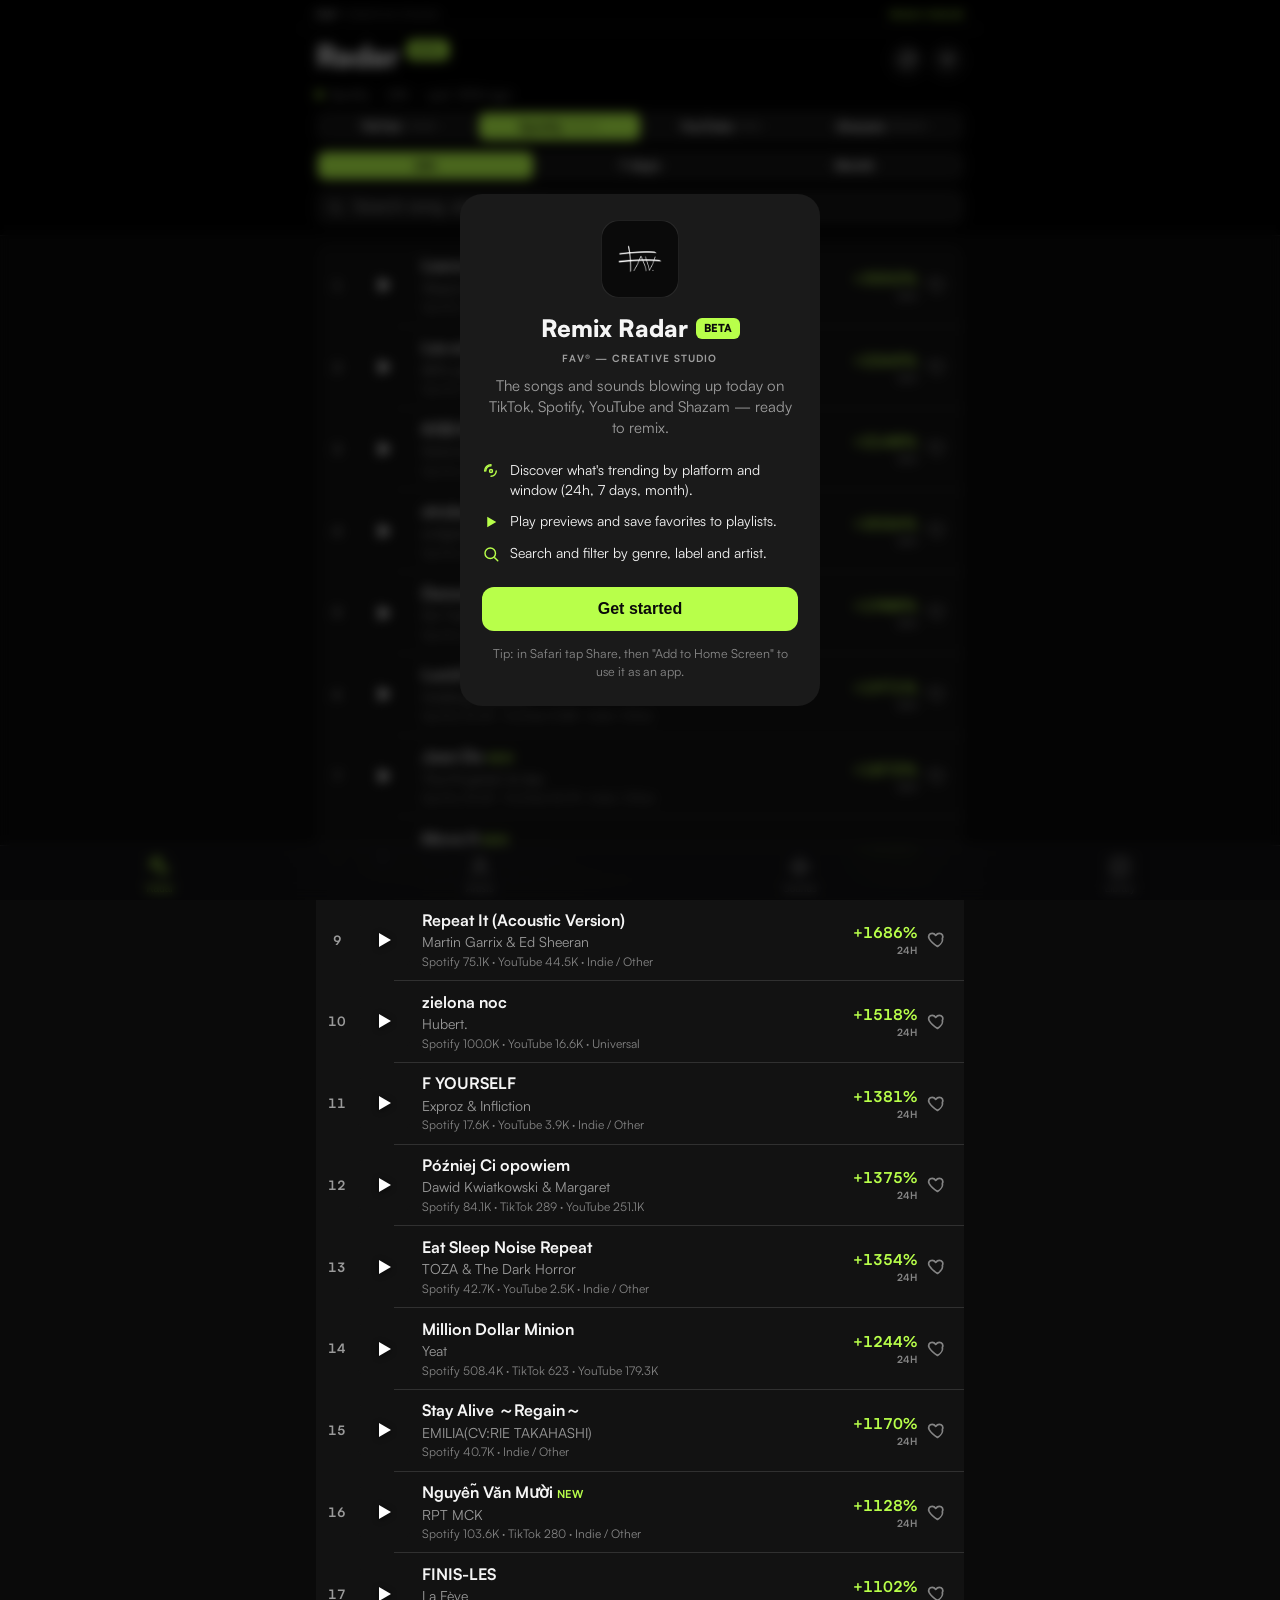
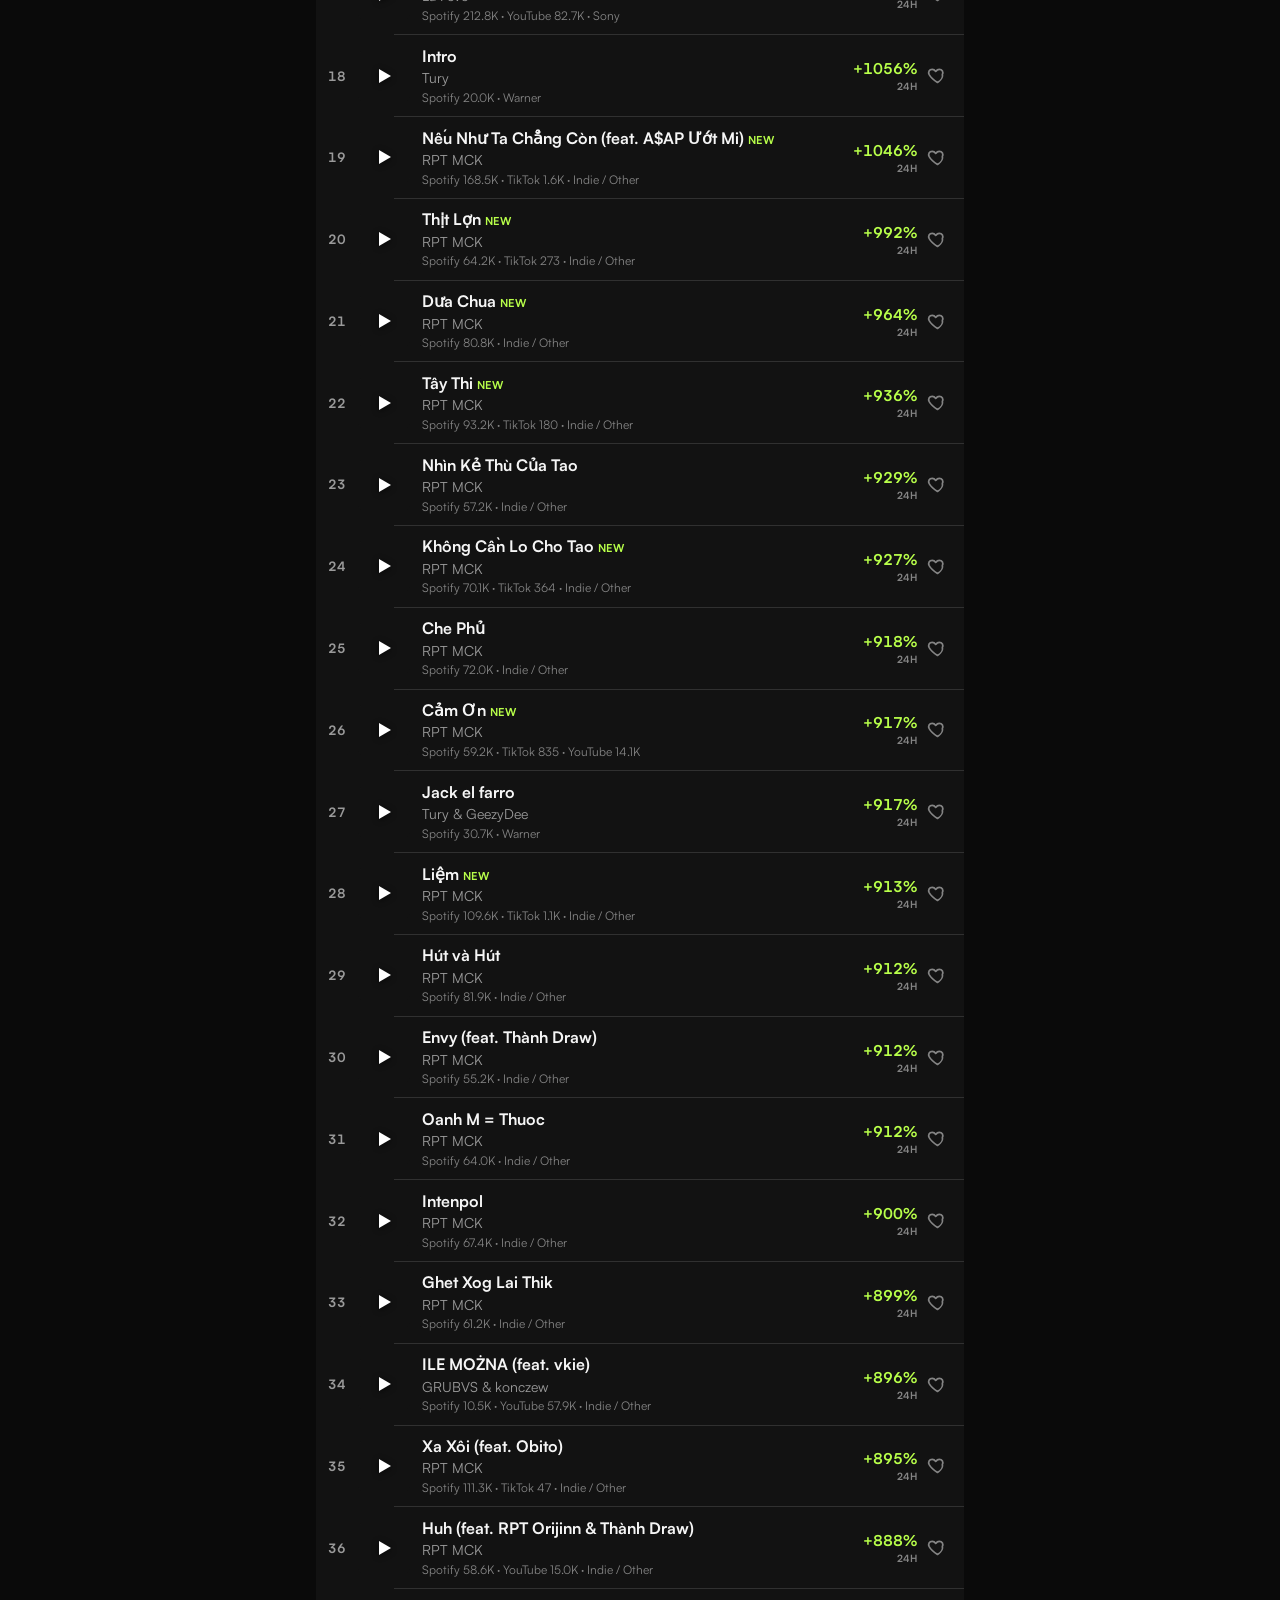
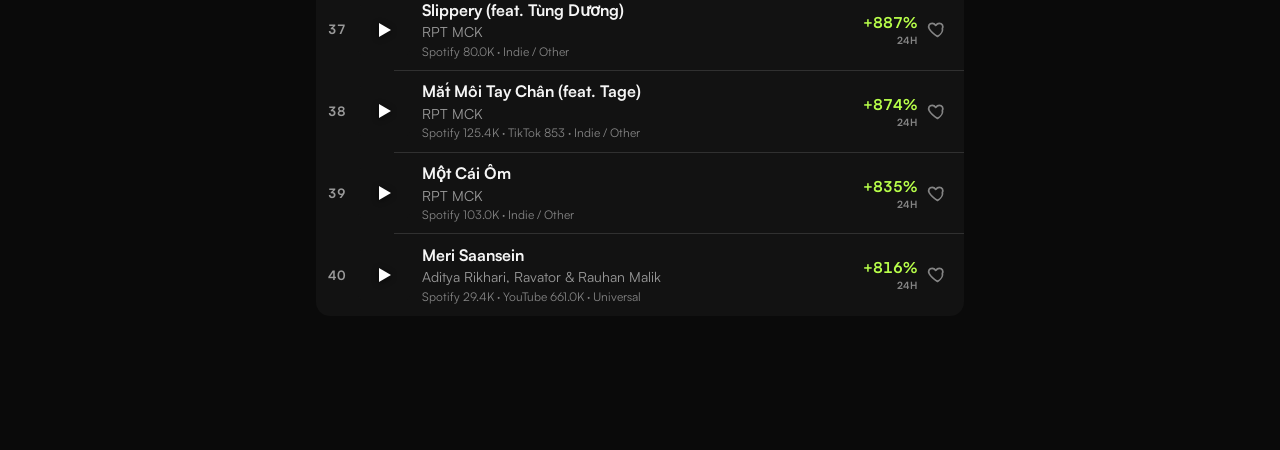
==== commit 70d71c1c: "app: scrubbable seek bar in mini-player (time + drag to seek) - Mini-player now has a real seek row:" ====
--- a/app.html
+++ b/app.html
@@ -109,9 +109,10 @@
   .rank{width:18px;text-align:center;font-size:13px;font-weight:600;color:var(--label2);font-variant-numeric:tabular-nums;flex:none;}
   .art{position:relative;width:52px;height:52px;border-radius:8px;flex:none;background:var(--elev2) center/cover no-repeat;overflow:hidden;}
   .art.round{border-radius:50%;}
-  .art .pbtn{position:absolute;inset:0;display:flex;align-items:center;justify-content:center;background:rgba(0,0,0,.36);color:#fff;opacity:0;transition:opacity .15s;}
-  .art .pbtn.show{opacity:1;}
-  .art .pbtn svg{width:20px;height:20px;}
+  .art .pbtn{position:absolute;inset:0;display:flex;align-items:center;justify-content:center;background:rgba(0,0,0,.30);color:#fff;opacity:1;transition:background .15s,color .15s;cursor:pointer;}
+  .art:hover .pbtn{background:rgba(0,0,0,.48);}
+  .art .pbtn.show{background:rgba(0,0,0,.5);color:var(--accent);}
+  .art .pbtn svg{width:24px;height:24px;filter:drop-shadow(0 1px 3px rgba(0,0,0,.7));}
   .rbody{flex:1;min-width:0;}
   .rtitle{font-size:16px;font-weight:600;white-space:nowrap;overflow:hidden;text-overflow:ellipsis;}
   .rsub{font-size:14px;color:var(--label2);white-space:nowrap;overflow:hidden;text-overflow:ellipsis;margin-top:1px;}
@@ -164,17 +165,23 @@
 
   /* Miniplayer */
   .miniplayer{position:fixed;left:8px;right:8px;bottom:calc(var(--safe-bot) + 58px);z-index:39;
-    display:none;align-items:center;gap:11px;padding:8px 10px;border-radius:14px;
-    background:rgba(44,44,46,.86);backdrop-filter:saturate(180%) blur(22px);-webkit-backdrop-filter:saturate(180%) blur(22px);
-    box-shadow:0 6px 24px rgba(0,0,0,.4);overflow:hidden;}
+    display:none;flex-direction:column;gap:7px;padding:9px 12px 10px;border-radius:14px;
+    background:rgba(26,26,28,.92);backdrop-filter:saturate(180%) blur(22px);-webkit-backdrop-filter:saturate(180%) blur(22px);
+    box-shadow:0 6px 24px rgba(0,0,0,.45);border:1px solid var(--sep);}
   .miniplayer.on{display:flex;}
+  .miniplayer .mptop{display:flex;align-items:center;gap:11px;}
   .miniplayer .mart{width:40px;height:40px;border-radius:7px;background:var(--elev2) center/cover no-repeat;flex:none;}
   .miniplayer .minfo{flex:1;min-width:0;}
   .miniplayer .mn{font-size:14px;font-weight:600;white-space:nowrap;overflow:hidden;text-overflow:ellipsis;}
   .miniplayer .ma{font-size:12px;color:var(--label2);white-space:nowrap;overflow:hidden;text-overflow:ellipsis;}
   .miniplayer .mbtn{background:none;border:none;color:var(--label);cursor:pointer;display:flex;padding:6px;}
   .miniplayer .mbtn svg{width:24px;height:24px;}
-  .miniplayer .mprog{position:absolute;left:0;bottom:0;height:2px;background:var(--accent);width:0;}
+  .miniplayer .mpseek{display:flex;align-items:center;gap:10px;}
+  .miniplayer .mt{font-size:11px;color:var(--label2);font-variant-numeric:tabular-nums;min-width:30px;text-align:center;flex:none;}
+  .miniplayer .mrange{flex:1;-webkit-appearance:none;appearance:none;height:4px;border-radius:3px;background:rgba(245,245,245,.18);outline:none;cursor:pointer;}
+  .miniplayer .mrange::-webkit-slider-thumb{-webkit-appearance:none;appearance:none;width:13px;height:13px;border-radius:50%;background:var(--accent);cursor:pointer;box-shadow:0 0 0 0 rgba(184,255,74,0);transition:box-shadow .15s;}
+  .miniplayer .mrange:active::-webkit-slider-thumb{box-shadow:0 0 0 5px rgba(184,255,74,.22);}
+  .miniplayer .mrange::-moz-range-thumb{width:13px;height:13px;border:none;border-radius:50%;background:var(--accent);cursor:pointer;}
 
   /* Detail sheet */
   .sheet{position:fixed;inset:0;z-index:60;background:rgba(0,0,0,.5);display:none;align-items:flex-end;}
@@ -253,12 +260,18 @@
 <main class="wrap"><div id="content"><div class="status"><div class="big">Loading…</div></div></div></main>
 
 <div class="miniplayer" id="miniplayer">
-  <div class="mart" id="mpArt"></div>
-  <div class="minfo"><div class="mn" id="mpName"></div><div class="ma" id="mpArtist"></div></div>
-  <button class="mbtn" id="mpPrev"><svg class="icon"><use href="#i-prev"/></svg></button>
-  <button class="mbtn" id="mpBtn"></button>
-  <button class="mbtn" id="mpNext"><svg class="icon"><use href="#i-next"/></svg></button>
-  <div class="mprog" id="mpProg"></div>
+  <div class="mptop">
+    <div class="mart" id="mpArt"></div>
+    <div class="minfo"><div class="mn" id="mpName"></div><div class="ma" id="mpArtist"></div></div>
+    <button class="mbtn" id="mpPrev"><svg class="icon"><use href="#i-prev"/></svg></button>
+    <button class="mbtn" id="mpBtn"></button>
+    <button class="mbtn" id="mpNext"><svg class="icon"><use href="#i-next"/></svg></button>
+  </div>
+  <div class="mpseek">
+    <span class="mt" id="mpCur">0:00</span>
+    <input class="mrange" id="mpRange" type="range" min="0" max="1000" value="0" aria-label="Seek" />
+    <span class="mt" id="mpDur">0:30</span>
+  </div>
 </div>
 
 <nav class="tabbar">
@@ -368,7 +381,7 @@
 function trackRow(t,opt){opt=opt||{};const id=t.id;
   const cover=t.cover_url?`style="background-image:url('${esc(t.cover_url)}')"`:"";
   const playing=state.playingId===id;
-  const play=t.preview_url?`<div class="pbtn ${playing?'show':''}" data-play="${esc(id)}">${ic(playing?"pause":"play")}</div>`:"";
+  const play=`<div class="pbtn ${playing?'show':''}" data-play="${esc(id)}">${ic(playing?"pause":"play")}</div>`;
   const rank=opt.hideRank?"":`<div class="rank">${opt.rank||""}</div>`;
   const hl=opt.library?{v:"+"+(t.spotify_24h_pct||0).toFixed(0)+"%",u:"24H"}:headline(t);
   const trail=opt.removeFrom
@@ -384,7 +397,7 @@
 }
 
 function bindRows(scope,opt){opt=opt||{};
-  scope.querySelectorAll('[data-open]').forEach(el=>el.addEventListener('click',e=>{if(e.target.closest('[data-play]')||e.target.closest('[data-like]')||e.target.closest('[data-rm]'))return;openDetail(el.dataset.open);}));
+  scope.querySelectorAll('[data-open]').forEach(el=>el.addEventListener('click',e=>{if(e.target.closest('[data-play]')||e.target.closest('[data-like]')||e.target.closest('[data-rm]'))return;togglePlay(el.dataset.open);}));
   scope.querySelectorAll('[data-play]').forEach(el=>el.addEventListener('click',e=>{e.stopPropagation();togglePlay(el.dataset.play);}));
   scope.querySelectorAll('[data-like]').forEach(el=>el.addEventListener('click',e=>{e.stopPropagation();const t=trackById(el.dataset.like);if(t)toggleLike(t);}));
   scope.querySelectorAll('[data-rm]').forEach(el=>el.addEventListener('click',e=>{e.stopPropagation();const id=el.dataset.rm;
@@ -640,7 +653,21 @@
   inner.addEventListener('touchend',end);inner.addEventListener('touchcancel',end);})();
 
 /* audio + miniplayer */
-function playTrack(id){const t=trackById(id);const url=t&&(t.preview_url||t.play_url);if(!url)return false;audio.src=url;audio.play().catch(()=>{});state.playingId=id;if(state.openId)openDetail(id);rerender();return true;}
+function startAudio(url,id){audio.src=url;audio.play().catch(()=>{});state.playingId=id;if(state.openId)openDetail(id);rerender();}
+// JSONP lookup of a 30s preview from the iTunes catalog (the API has no CORS but supports &callback=).
+function itunesPreview(t,cb){const term=encodeURIComponent(((t.name||"")+" "+(t.artist||"")).trim());if(!term){cb(null);return;}
+  const name="__itp"+(itunesPreview._n=(itunesPreview._n||0)+1);let done=false;const s=document.createElement("script");
+  const finish=u=>{if(done)return;done=true;clearTimeout(timer);try{delete window[name];}catch(e){}try{s.remove();}catch(e){}cb(u||null);};
+  const timer=setTimeout(()=>finish(null),6000);
+  window[name]=d=>{const r=(d&&d.results)||[];finish(r.length?r[0].previewUrl:null);};
+  s.onerror=()=>finish(null);
+  s.src="https://itunes.apple.com/search?media=music&entity=song&limit=1&term="+term+"&callback="+name;
+  document.body.appendChild(s);}
+function playTrack(id){const t=trackById(id);if(!t)return false;const url=t.preview_url||t.play_url;
+  if(url){startAudio(url,id);return true;}
+  if(t._noPrev){openDetail(id);return false;}
+  itunesPreview(t,found=>{if(found){t.preview_url=found;startAudio(found,id);}else{t._noPrev=true;openDetail(id);}});
+  return true;}
 function togglePlay(id){if(state.playingId===id){audio.pause();state.playingId=null;rerender();return;}playTrack(id);}
 function playStep(delta){const q=state.queue||[];if(!q.length)return false;let i=q.indexOf(state.playingId||state.openId);if(i<0)i=delta>0?-1:q.length;for(let j=i+delta;j>=0&&j<q.length;j+=delta){const t=trackById(q[j]);if(t&&(t.preview_url||t.play_url))return playTrack(q[j]);}return false;}
 audio.addEventListener('ended',()=>{if(!playStep(1)){state.playingId=null;rerender();}});
@@ -654,10 +681,26 @@
   document.getElementById('mpArtist').textContent=t.artist||t.creator||"";
   document.getElementById('mpBtn').innerHTML=ic(audio.paused?"play":"pause");
   updateMini();}
-function updateMini(){if(!state.playingId)return;const p=document.getElementById('mpProg');if(p&&audio.duration)p.style.width=(audio.currentTime/audio.duration*100)+"%";}
+let mpSeeking=false;
+function mpFill(pct){const r=document.getElementById('mpRange');if(r)r.style.background='linear-gradient(to right,var(--accent) '+pct+'%,rgba(245,245,245,.18) '+pct+'%)';}
+function updateMini(){const r=document.getElementById('mpRange');if(!r)return;
+  const d=audio.duration,c=audio.currentTime,pct=(d&&isFinite(d))?(c/d*100):0;
+  if(!mpSeeking)r.value=Math.round(pct*10);
+  mpFill(pct);
+  const cur=document.getElementById('mpCur'),dur=document.getElementById('mpDur');
+  if(cur)cur.textContent=mmss(c||0); if(dur)dur.textContent=mmss(isFinite(d)?d:30);}
 document.getElementById('mpBtn').onclick=()=>{if(state.playingId)togglePlay(state.playingId);};
 document.getElementById('mpPrev').onclick=()=>playStep(-1);
 document.getElementById('mpNext').onclick=()=>playStep(1);
+(function(){const r=document.getElementById('mpRange');if(!r)return;
+  const seekTo=()=>{const pct=r.value/10;if(audio.duration&&isFinite(audio.duration))audio.currentTime=r.value/1000*audio.duration;mpFill(pct);const cur=document.getElementById('mpCur');if(cur&&audio.duration)cur.textContent=mmss(r.value/1000*audio.duration);};
+  r.addEventListener('input',seekTo);
+  r.addEventListener('pointerdown',()=>{mpSeeking=true;});
+  r.addEventListener('pointerup',()=>{mpSeeking=false;seekTo();});
+  r.addEventListener('change',()=>{mpSeeking=false;seekTo();});
+})();
+// Tap the mini-player (art / title) to expand into the track detail sheet.
+document.getElementById('miniplayer').addEventListener('click',e=>{if(e.target.closest('.mbtn')||e.target.closest('.mpseek'))return;if(state.playingId)openDetail(state.playingId);});
 
 /* load */
 function relTime(iso){const d=new Date(iso),diff=(Date.now()-d.getTime())/1000;if(diff<3600)return Math.max(1,Math.round(diff/60))+" min ago";if(diff<86400)return Math.round(diff/3600)+"h ago";return Math.round(diff/86400)+"d ago";}
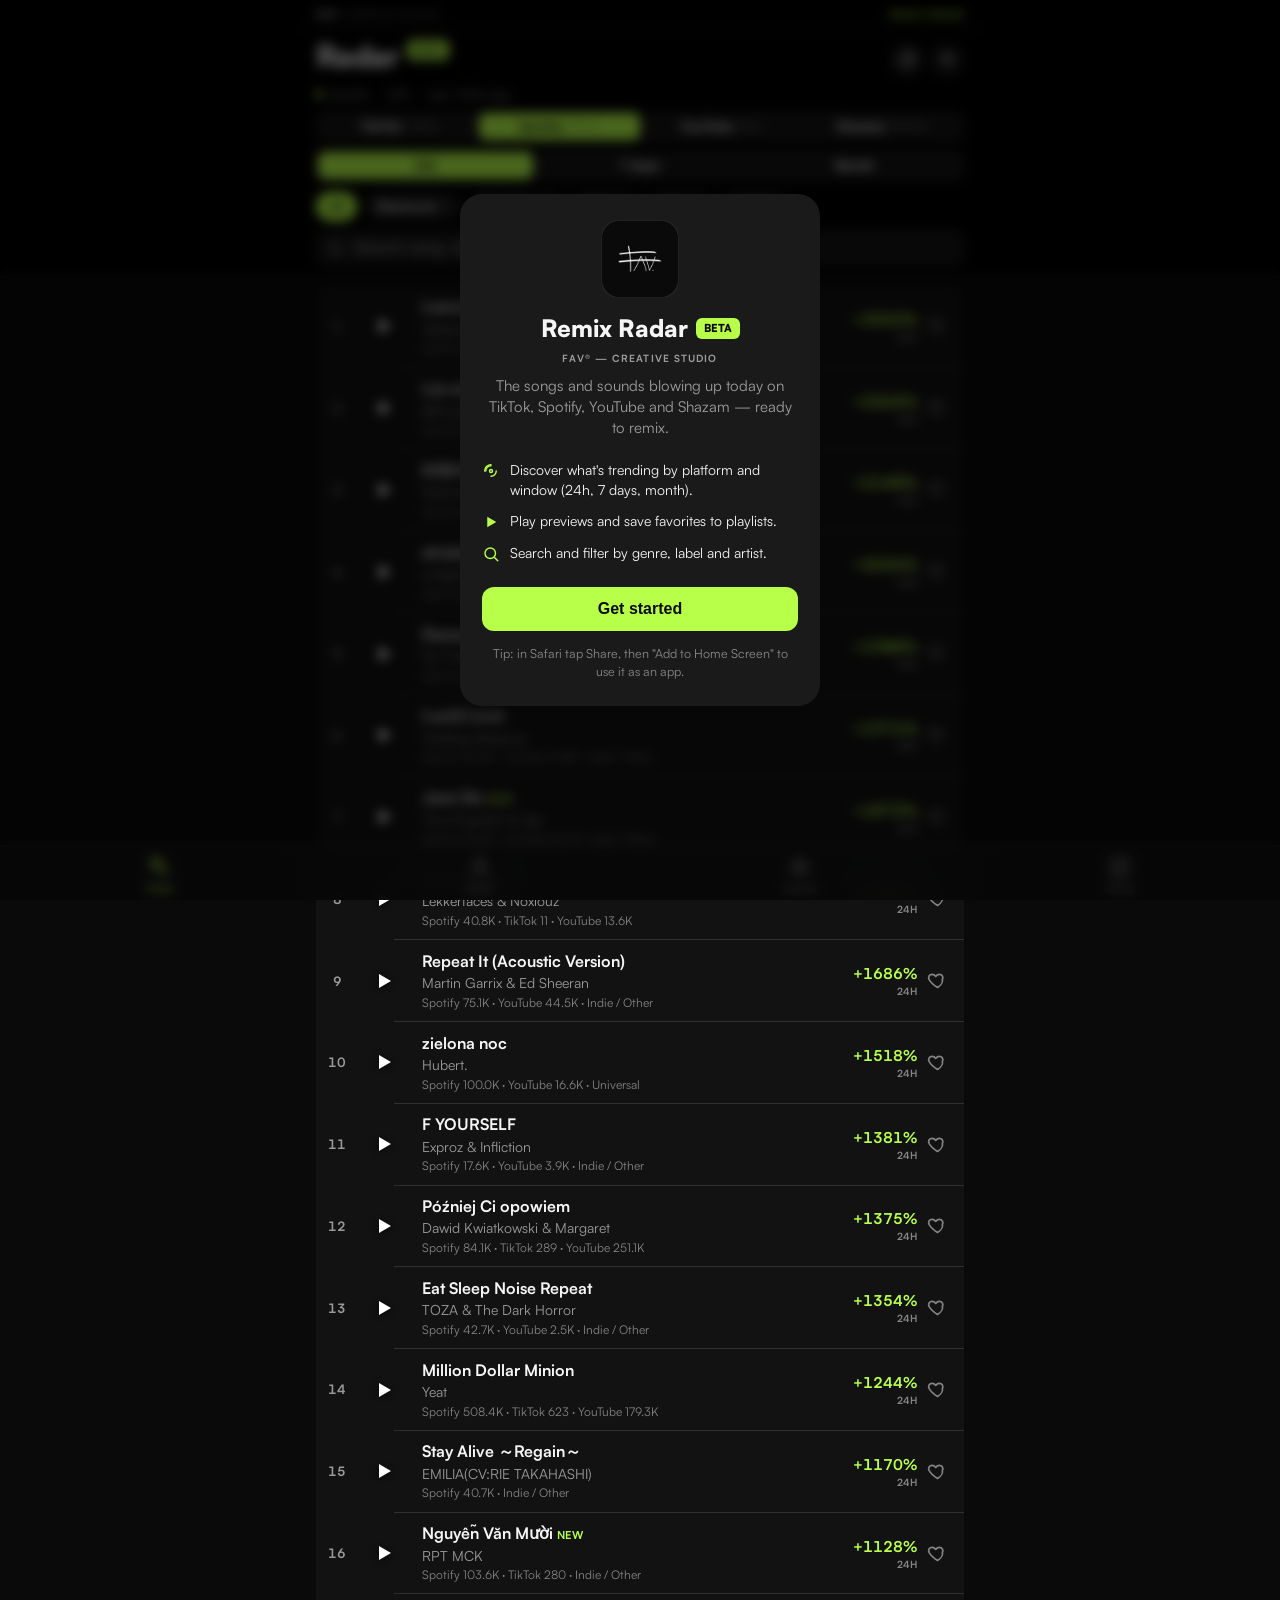
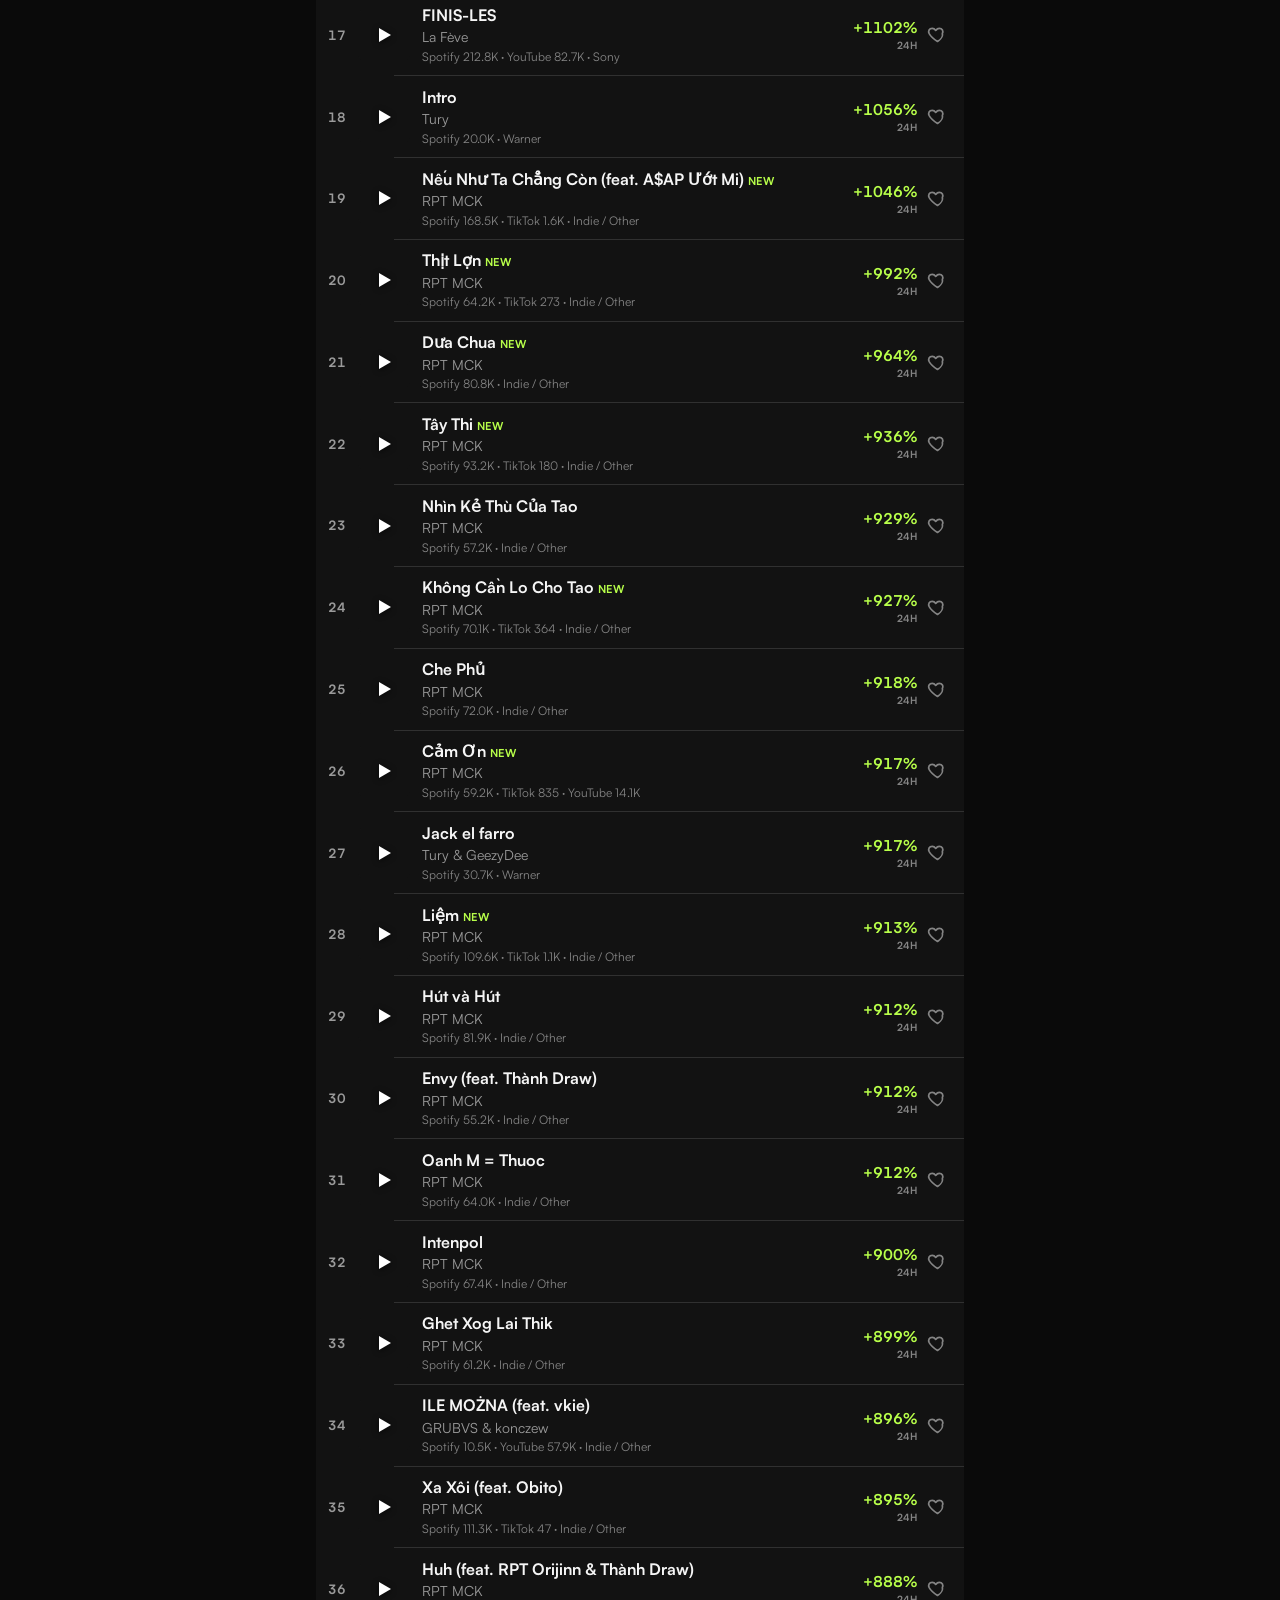
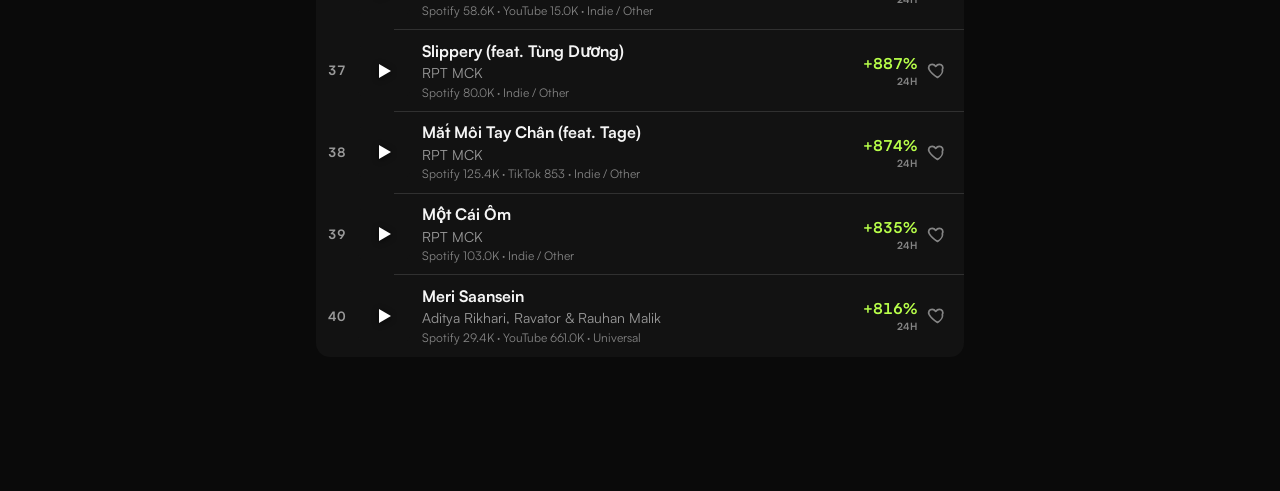
==== commit 91f6e24d: "app: prominent genre selector on the Radar tab - Macro-genre chip row (All / Electronic / Hip-Hop / " ====
--- a/app.html
+++ b/app.html
@@ -79,6 +79,11 @@
   .seg .lk{opacity:.6;}
 
   /* Search */
+  .gsel{display:flex;gap:7px;overflow-x:auto;-webkit-overflow-scrolling:touch;padding:1px 0;margin:2px 0 0;scrollbar-width:none;}
+  .gsel::-webkit-scrollbar{display:none;}
+  .gchip{flex:none;border:none;background:var(--fill);color:var(--label);font:600 13px/1 var(--font);padding:8px 13px;border-radius:999px;cursor:pointer;display:flex;align-items:center;gap:6px;white-space:nowrap;}
+  .gchip.on{background:var(--accent);color:var(--on-accent);}
+  .gchip .gn{font-size:10px;font-weight:700;opacity:.55;}
   .search{display:flex;align-items:center;gap:7px;background:var(--fill);border-radius:10px;padding:8px 11px;}
   .search svg{width:17px;height:17px;color:var(--label2);}
   .search input{flex:1;background:none;border:none;color:var(--label);font-size:16px;outline:none;}
@@ -301,7 +306,7 @@
 <script>
 const BETA=true; // beta build: all premium windows unlocked for testers
 const LS={likes:"rr_likes_v1",playlists:"rr_playlists_v1",feed:"rr_feed_v3",premium:"rr_premium",seen:"rr_seen_welcome"};
-const state={feed:null,view:"radar",platform:"spotify",window:"",currentPlaylist:null,
+const state={feed:null,view:"radar",platform:"spotify",window:"",genre:"all",currentPlaylist:null,
   filter:{q:"",genres:new Set(),labels:new Set(),fresh:false,min:null,max:null},
   playingId:null,openId:null,
   artistsFeed:null,artistPlatform:null,artistWindow:null,artistQ:"",
@@ -359,6 +364,7 @@
   if(f.q){const q=f.q.toLowerCase();if(!((t.name||"").toLowerCase().includes(q)||(t.artist||"").toLowerCase().includes(q)||(t.label||"").toLowerCase().includes(q)))return false;}
   if(f.labels.size&&!f.labels.has(t.label_category))return false;
   if(f.genres.size){const g=(t.genres||[]).map(x=>x.toLowerCase());if(![...f.genres].some(sel=>g.some(x=>x.includes(sel.toLowerCase()))))return false;}
+  if(state.genre&&state.genre!=="all"&&!inGenre(t,state.genre))return false;
   if(f.fresh){const d=parseDate(t.release_date);if(!d||(Date.now()-d.getTime())/86400000>30)return false;}
   if(f.min!=null||f.max!=null){const v=metricValue(t,state.platform,state.window);if(f.min!=null&&v<f.min)return false;if(f.max!=null&&v>f.max)return false;}
   return true;}
@@ -529,7 +535,7 @@
 function renderControls(){
   const c=document.getElementById('controls'),fEl=document.getElementById('filters');
   if(state.view==="radar"&&state.feed){
-    c.innerHTML=platSeg(platforms(),state.platform,"plat")+winSeg(windowsMeta(),state.window,k=>isLocked(k),"win")+searchBox("Search song, artist or label…",state.filter.q)+filtersHTML();
+    c.innerHTML=platSeg(platforms(),state.platform,"plat")+winSeg(windowsMeta(),state.window,k=>isLocked(k),"win")+genreSeg()+searchBox("Search song, artist or label…",state.filter.q)+filtersHTML();
     wireRadarControls(c);return;
   }
   if(state.view==="artists"&&state.artistsFeed){
@@ -545,6 +551,28 @@
   }
   c.innerHTML="";
 }
+const GENRE_BUCKETS=[
+  {key:"all",label:"All"},
+  {key:"electronic",label:"Electronic",kw:["edm","electro","house","techno","trance","dubstep","drum and bass","dnb","garage","bass","future bass","hyperpop","dance","club","tech house","deep house","slap house","hardstyle","hardcore","frenchcore","rawstyle","gabber","hard dance","hardtekk","phonk","eurodance","big room","melodic techno"]},
+  {key:"hiphop",label:"Hip-Hop",kw:["hip hop","rap","trap","drill","grime","cloud rap","plugg"]},
+  {key:"pop",label:"Pop",kw:["pop","indie pop","dance pop","synthpop","electropop","art pop","bedroom pop"]},
+  {key:"latin",label:"Latin",kw:["latin","reggaeton","corrido","regional mexican","musica mexicana","banda","cumbia","baile funk","brazilian funk","funk carioca","sertanejo","dembow","salsa"]},
+  {key:"afro",label:"Afro",kw:["afro","amapiano","afrobeats","afropop","naija","gqom"]},
+  {key:"asian",label:"Asia",kw:["k-pop","j-pop","v-pop","vietnam","vietnamese","c-pop","mandopop","cantopop","thai","indo","korean","japanese","anime","city pop"]},
+  {key:"rock",label:"Rock",kw:["rock","metal","punk","emo","grunge","alt-","alternative"]},
+  {key:"rnb",label:"R&B",kw:["r&b","rnb","soul","neo soul","contemporary r&b"]},
+];
+function inGenre(t,key){if(key==="all")return true;const b=GENRE_BUCKETS.find(x=>x.key===key);if(!b||!b.kw)return false;const g=(t.genres||[]).join(" ").toLowerCase();if(!g)return false;return b.kw.some(k=>g.indexOf(k)>=0);}
+function genreSeg(){
+  const ids=chartIds();const tracks=ids.map(id=>state.feed.tracks[id]).filter(Boolean);
+  const avail=GENRE_BUCKETS.filter(b=>b.key==="all"||tracks.some(t=>inGenre(t,b.key)));
+  if(!avail.some(b=>b.key===(state.genre||"all")))state.genre="all";
+  const sel=state.genre||"all";
+  return '<div class="gsel">'+avail.map(b=>{
+    const n=b.key==="all"?tracks.length:tracks.filter(t=>inGenre(t,b.key)).length;
+    return `<button class="gchip ${b.key===sel?'on':''}" data-gen="${b.key}">${esc(b.label)}${b.key!=="all"?` <span class="gn">${n}</span>`:""}</button>`;
+  }).join('')+'</div>';
+}
 function platSeg(arr,sel,attr){return '<div class="seg">'+arr.map(p=>`<button class="${p.key===sel?'on':''}" data-${attr}="${p.key}">${esc(p.label)}<span class="sub2">${esc(p.metric_label)}</span></button>`).join('')+'</div>';}
 function winSeg(arr,sel,lockFn,attr){return '<div class="seg">'+arr.map(w=>`<button class="${w.key===sel?'on':''}" data-${attr}="${w.key}">${esc(wlabel(w))}${lockFn(w.key)?' <span class="lk">'+ic("lock")+'</span>':''}</button>`).join('')+'</div>';}
 function searchBox(ph,val){return `<div class="search">${ic("search")}<input id="searchInput" type="search" placeholder="${esc(ph)}" value="${esc(val)}"></div>`;}
@@ -561,6 +589,7 @@
 function wireRadarControls(c){
   c.querySelectorAll('[data-plat]').forEach(el=>el.onclick=()=>{state.platform=el.dataset.plat;window.scrollTo(0,0);render();});
   c.querySelectorAll('[data-win]').forEach(el=>el.onclick=()=>{state.window=el.dataset.win;window.scrollTo(0,0);render();});
+  c.querySelectorAll('[data-gen]').forEach(el=>el.onclick=()=>{state.genre=el.dataset.gen;c.querySelectorAll('[data-gen]').forEach(x=>x.classList.toggle('on',x.dataset.gen===state.genre));renderRadar(document.getElementById('content'));});
   wireSearch(c,v=>{state.filter.q=v;renderRadar(document.getElementById('content'));});
   c.querySelectorAll('[data-label]').forEach(el=>el.onclick=()=>{toggleSet(state.filter.labels,el.dataset.label);el.classList.toggle('on');renderRadar(document.getElementById('content'));});
   c.querySelectorAll('[data-genre]').forEach(el=>el.onclick=()=>{toggleSet(state.filter.genres,el.dataset.genre);el.classList.toggle('on');renderRadar(document.getElementById('content'));});
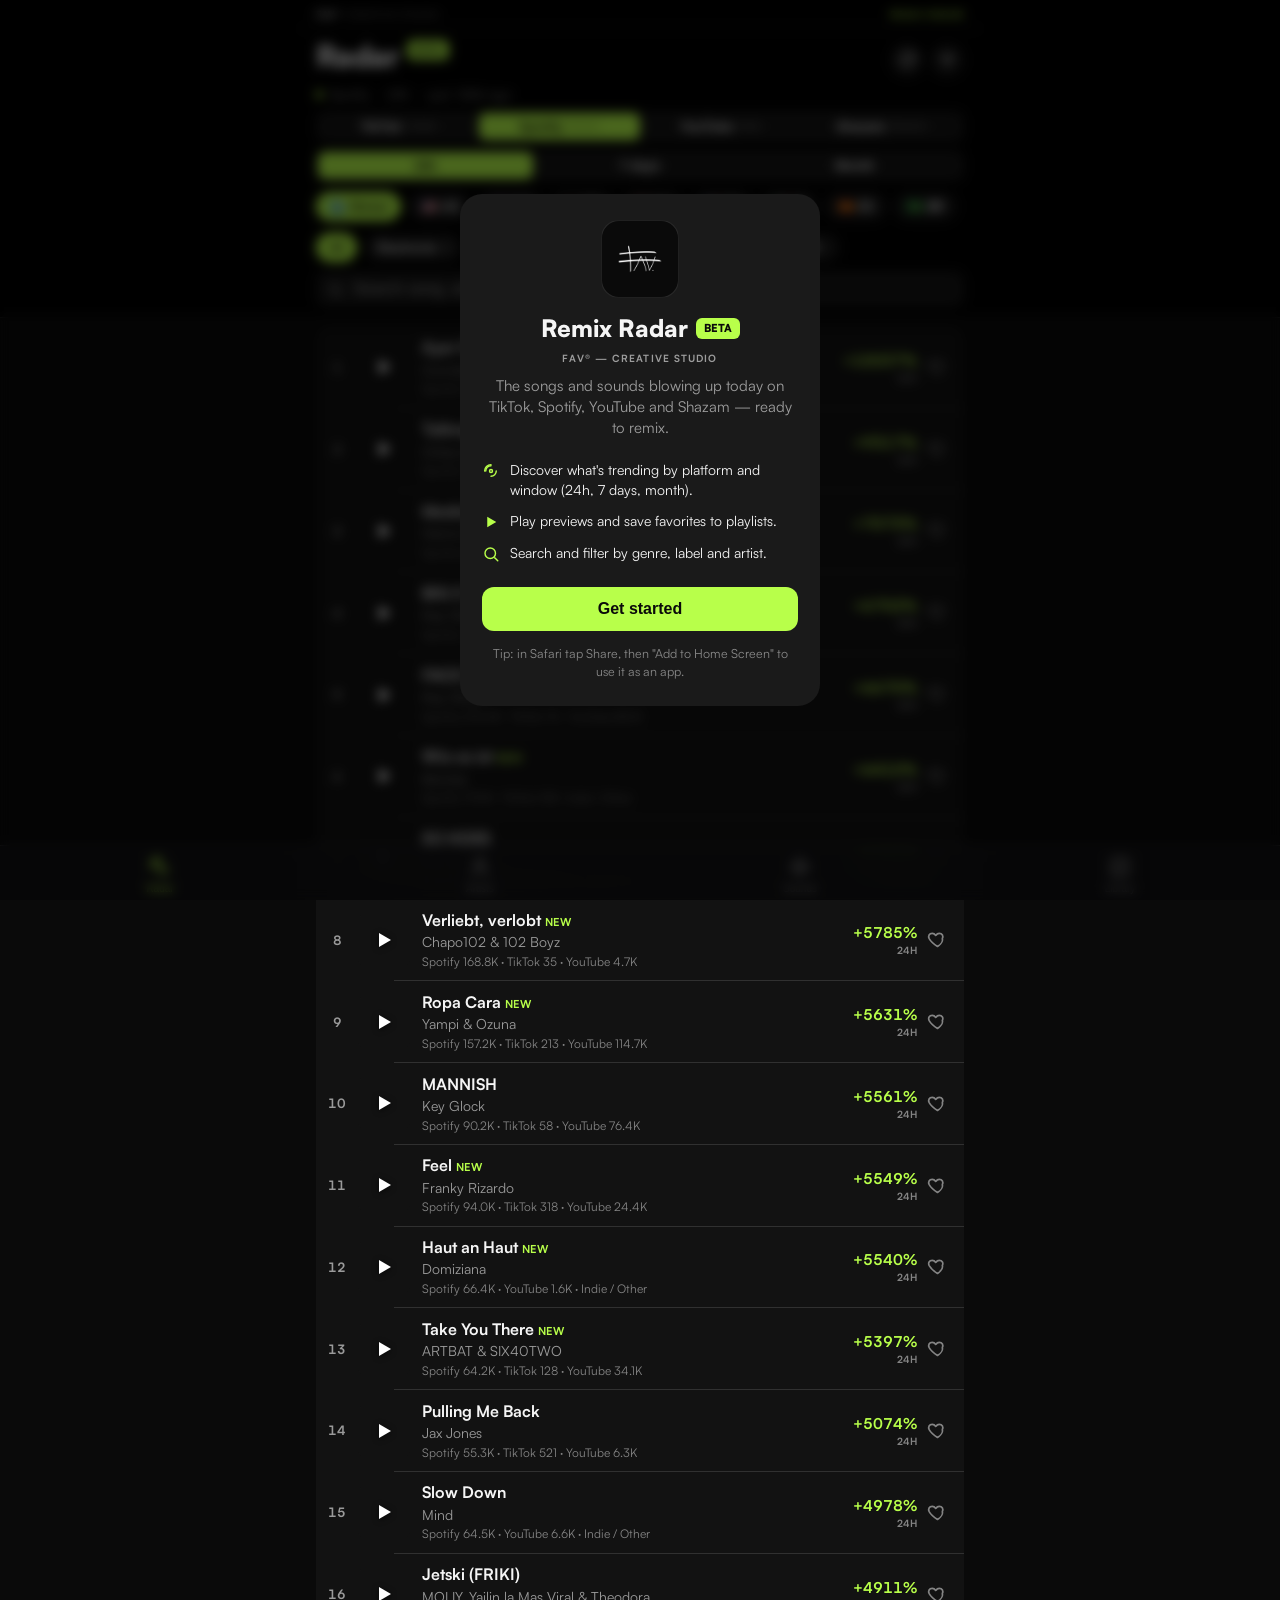
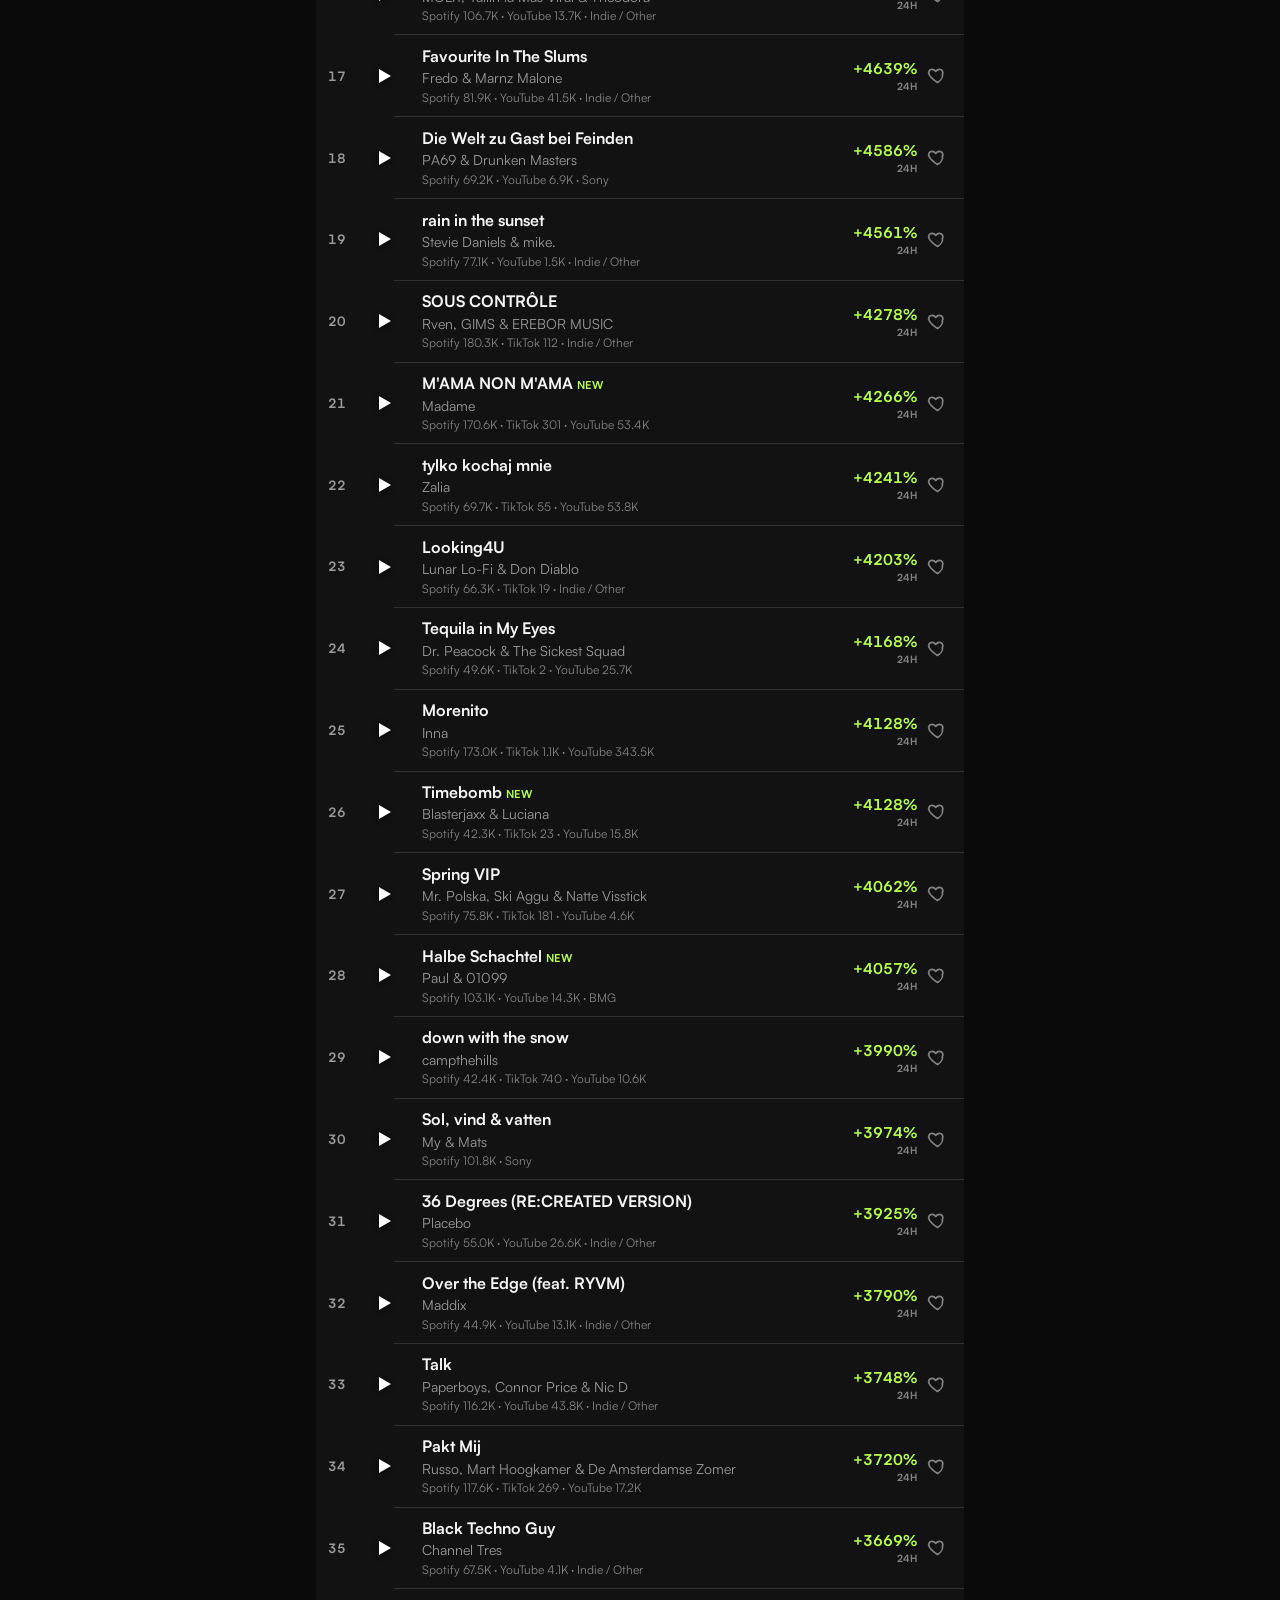
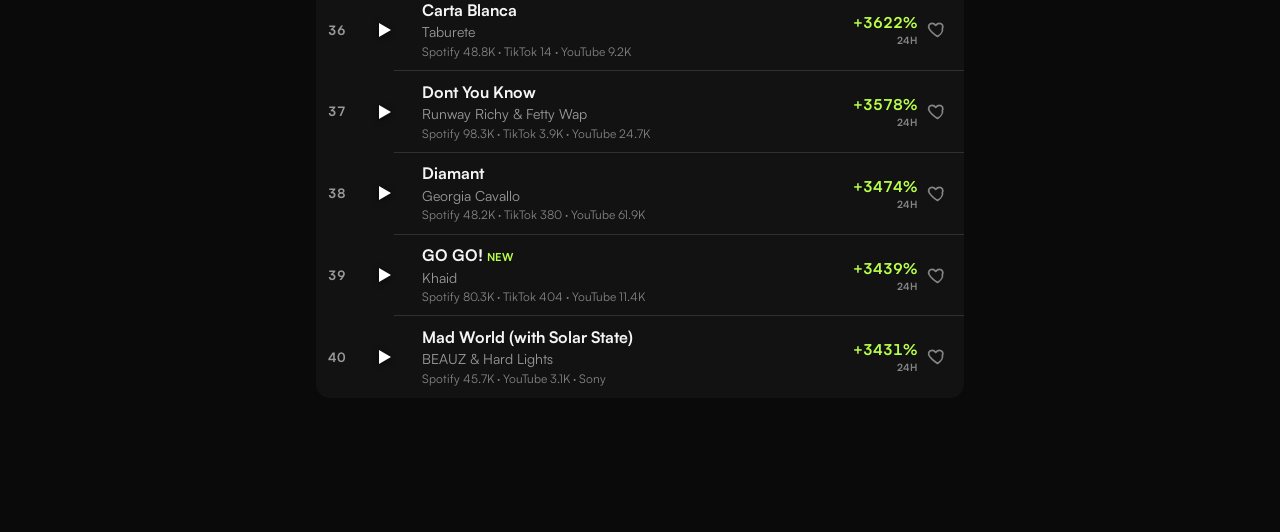
==== commit 39faee38: "app: country selector — 'where it's blowing up' (scoped per-country Spotify charts) - Country chip r" ====
--- a/app.html
+++ b/app.html
@@ -306,7 +306,7 @@
 <script>
 const BETA=true; // beta build: all premium windows unlocked for testers
 const LS={likes:"rr_likes_v1",playlists:"rr_playlists_v1",feed:"rr_feed_v3",premium:"rr_premium",seen:"rr_seen_welcome"};
-const state={feed:null,view:"radar",platform:"spotify",window:"",genre:"all",currentPlaylist:null,
+const state={feed:null,view:"radar",platform:"spotify",window:"",genre:"all",country:"",currentPlaylist:null,
   filter:{q:"",genres:new Set(),labels:new Set(),fresh:false,min:null,max:null},
   playingId:null,openId:null,
   artistsFeed:null,artistPlatform:null,artistWindow:null,artistQ:"",
@@ -336,7 +336,10 @@
 function freeWindow(){return state.feed?.free_window||"month";}
 function price(){return state.feed?.premium_price_eur||9.99;}
 function isLocked(k){const w=windowMeta(k);return w&&w.tier==="premium"&&!isPremium();}
-function chartIds(){return (state.feed?.charts?.[state.platform]?.[state.window])||[];}
+function chartIds(){
+  if(state.country){const cc=state.feed?.country_charts?.[state.country];if(cc){const w=cc[state.window]?state.window:"24h";return cc[w]||[];}}
+  return (state.feed?.charts?.[state.platform]?.[state.window])||[];
+}
 function trackById(id){
   if(state.feed?.tracks&&state.feed.tracks[id])return state.feed.tracks[id];
   if(state.soundsFeed?.sounds&&state.soundsFeed.sounds[id])return state.soundsFeed.sounds[id];
@@ -535,7 +538,10 @@
 function renderControls(){
   const c=document.getElementById('controls'),fEl=document.getElementById('filters');
   if(state.view==="radar"&&state.feed){
-    c.innerHTML=platSeg(platforms(),state.platform,"plat")+winSeg(windowsMeta(),state.window,k=>isLocked(k),"win")+genreSeg()+searchBox("Search song, artist or label…",state.filter.q)+filtersHTML();
+    const inCountry=!!state.country;
+    const cwins=(state.feed.country_windows||[]).map(w=>w.key);
+    const winList=inCountry?windowsMeta().filter(w=>cwins.includes(w.key)):windowsMeta();
+    c.innerHTML=(inCountry?"":platSeg(platforms(),state.platform,"plat"))+winSeg(winList,state.window,k=>isLocked(k),"win")+countrySeg()+genreSeg()+searchBox("Search song, artist or label…",state.filter.q)+filtersHTML();
     wireRadarControls(c);return;
   }
   if(state.view==="artists"&&state.artistsFeed){
@@ -573,6 +579,14 @@
     return `<button class="gchip ${b.key===sel?'on':''}" data-gen="${b.key}">${esc(b.label)}${b.key!=="all"?` <span class="gn">${n}</span>`:""}</button>`;
   }).join('')+'</div>';
 }
+function countrySeg(){
+  const cs=state.feed?.countries||[];if(!cs.length)return "";
+  const sel=state.country||"";
+  return '<div class="gsel">'+
+    `<button class="gchip ${sel===""?"on":""}" data-country="">🌍 Global</button>`+
+    cs.map(c=>`<button class="gchip ${c.key===sel?'on':''}" data-country="${esc(c.key)}">${c.flag||""} ${esc(c.key)}</button>`).join('')+
+    '</div>';
+}
 function platSeg(arr,sel,attr){return '<div class="seg">'+arr.map(p=>`<button class="${p.key===sel?'on':''}" data-${attr}="${p.key}">${esc(p.label)}<span class="sub2">${esc(p.metric_label)}</span></button>`).join('')+'</div>';}
 function winSeg(arr,sel,lockFn,attr){return '<div class="seg">'+arr.map(w=>`<button class="${w.key===sel?'on':''}" data-${attr}="${w.key}">${esc(wlabel(w))}${lockFn(w.key)?' <span class="lk">'+ic("lock")+'</span>':''}</button>`).join('')+'</div>';}
 function searchBox(ph,val){return `<div class="search">${ic("search")}<input id="searchInput" type="search" placeholder="${esc(ph)}" value="${esc(val)}"></div>`;}
@@ -590,6 +604,7 @@
   c.querySelectorAll('[data-plat]').forEach(el=>el.onclick=()=>{state.platform=el.dataset.plat;window.scrollTo(0,0);render();});
   c.querySelectorAll('[data-win]').forEach(el=>el.onclick=()=>{state.window=el.dataset.win;window.scrollTo(0,0);render();});
   c.querySelectorAll('[data-gen]').forEach(el=>el.onclick=()=>{state.genre=el.dataset.gen;c.querySelectorAll('[data-gen]').forEach(x=>x.classList.toggle('on',x.dataset.gen===state.genre));renderRadar(document.getElementById('content'));});
+  c.querySelectorAll('[data-country]').forEach(el=>el.onclick=()=>{state.country=el.dataset.country;if(state.country){state.platform="spotify";if(state.window!=="24h"&&state.window!=="7d")state.window="24h";}state.genre="all";window.scrollTo(0,0);render();});
   wireSearch(c,v=>{state.filter.q=v;renderRadar(document.getElementById('content'));});
   c.querySelectorAll('[data-label]').forEach(el=>el.onclick=()=>{toggleSet(state.filter.labels,el.dataset.label);el.classList.toggle('on');renderRadar(document.getElementById('content'));});
   c.querySelectorAll('[data-genre]').forEach(el=>el.onclick=()=>{toggleSet(state.filter.genres,el.dataset.genre);el.classList.toggle('on');renderRadar(document.getElementById('content'));});
@@ -620,7 +635,9 @@
   }
   h.innerHTML=`<div class="hbar"><div class="htitle">${esc(title)}${BETA?'<span class="betatag">BETA</span>':''}</div><div class="hbtns">${ctrls}</div></div>`;
   if(state.view==="radar"){const pm=platformMeta(state.platform),wm=windowMeta(state.window);
-    sub.style.display="flex";sub.innerHTML=state.feed?`<span class="dot"></span><span>${esc(pm?pm.label:"")}</span><span class="pipe">·</span><span>${esc(wm?wlabel(wm):"")}</span><span class="pipe">·</span><span>upd. ${relTime(state.feed.generated_at)}</span>`:`<span>Syncing…</span>`;
+    const cm=state.country&&(state.feed?.countries||[]).find(c=>c.key===state.country);
+    const head=cm?`<span>${cm.flag||""} ${esc(cm.label)}</span><span class="pipe">·</span><span>Spotify</span>`:`<span>${esc(pm?pm.label:"")}</span>`;
+    sub.style.display="flex";sub.innerHTML=state.feed?`<span class="dot"></span>${head}<span class="pipe">·</span><span>${esc(wm?wlabel(wm):"")}</span><span class="pipe">·</span><span>upd. ${relTime(state.feed.generated_at)}</span>`:`<span>Syncing…</span>`;
     document.getElementById('refreshBtn').onclick=()=>load(true);
     document.getElementById('filterBtn').onclick=()=>{const f=document.getElementById('filters');if(f){f.classList.toggle('open');document.getElementById('filterBtn').classList.toggle('on',f.classList.contains('open'));}};
   }else if(state.view==="sounds"){const wm=sWindowMeta(state.soundWindow);sub.style.display="flex";sub.innerHTML=`<span class="dot"></span><span>TikTok</span><span class="pipe">·</span><span>${esc(wm?wlabel(wm):"")}</span><span class="pipe">·</span><span>most used sounds</span>`;}
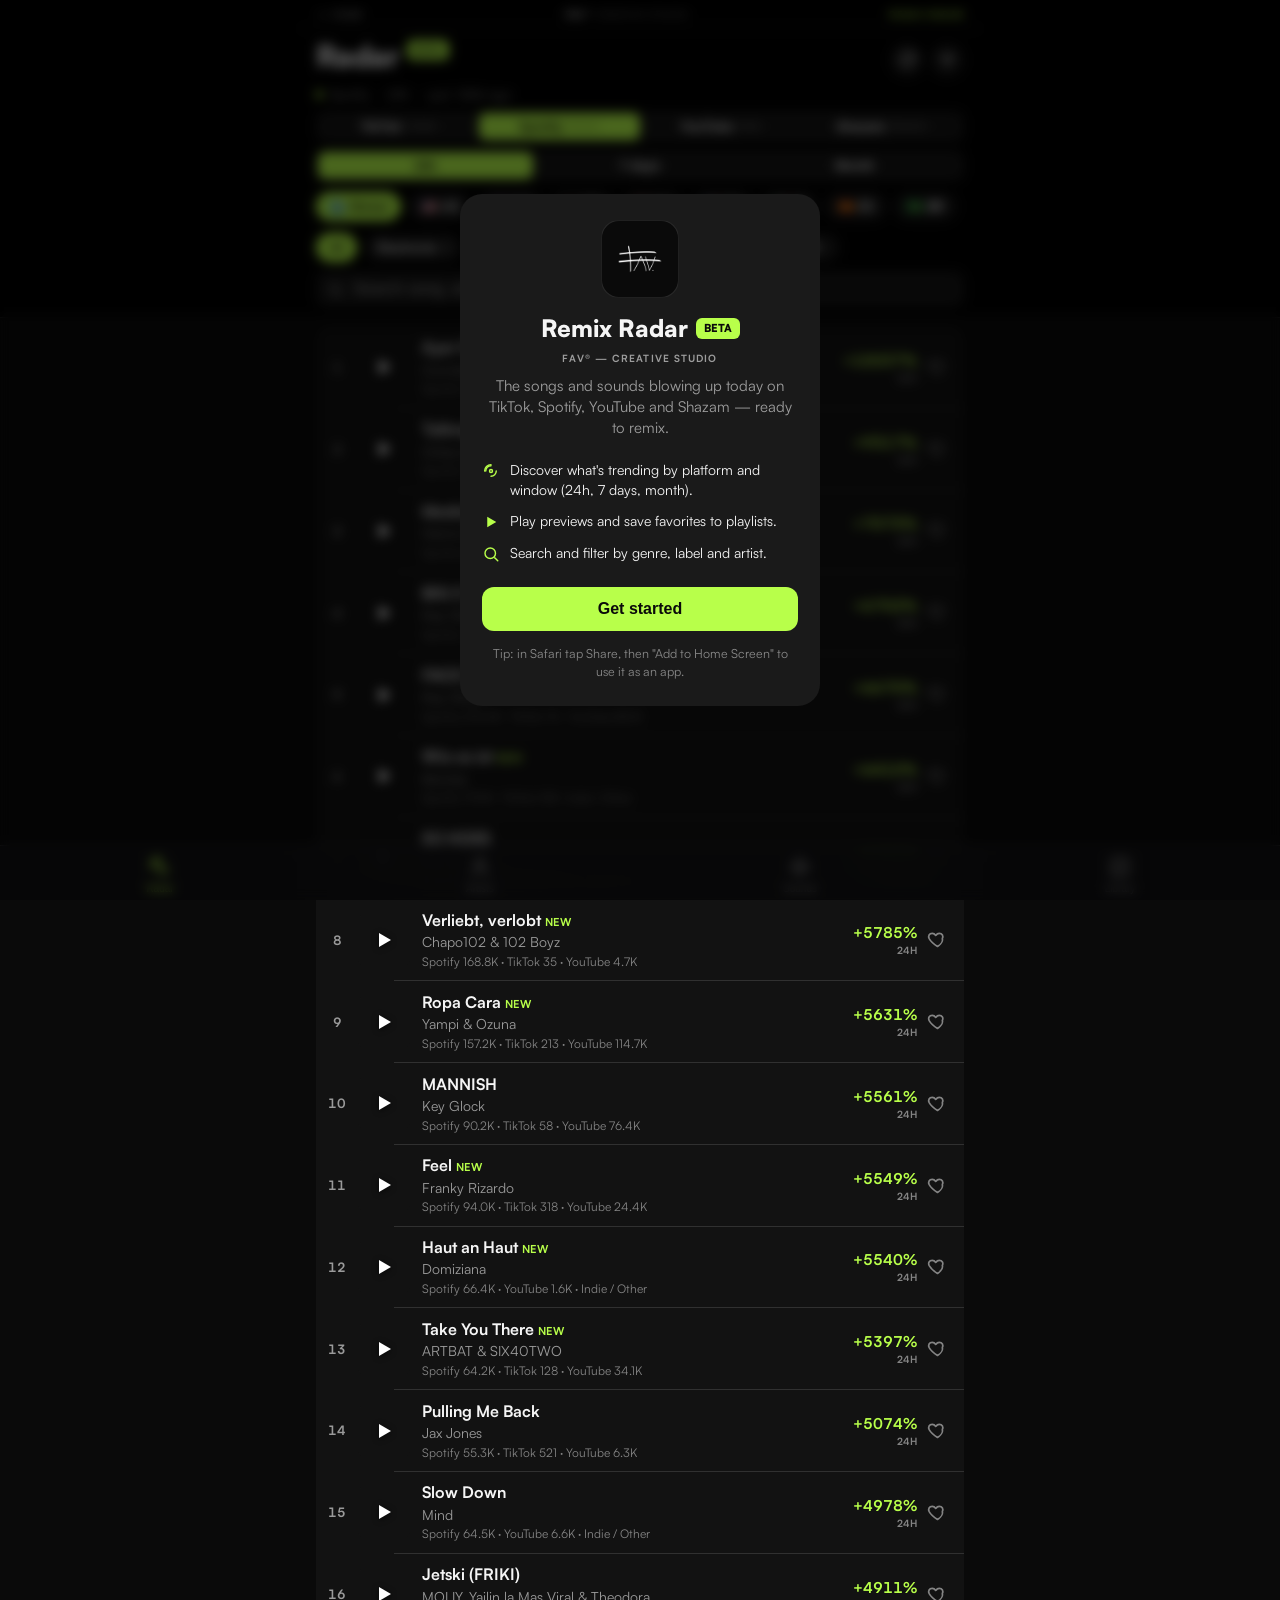
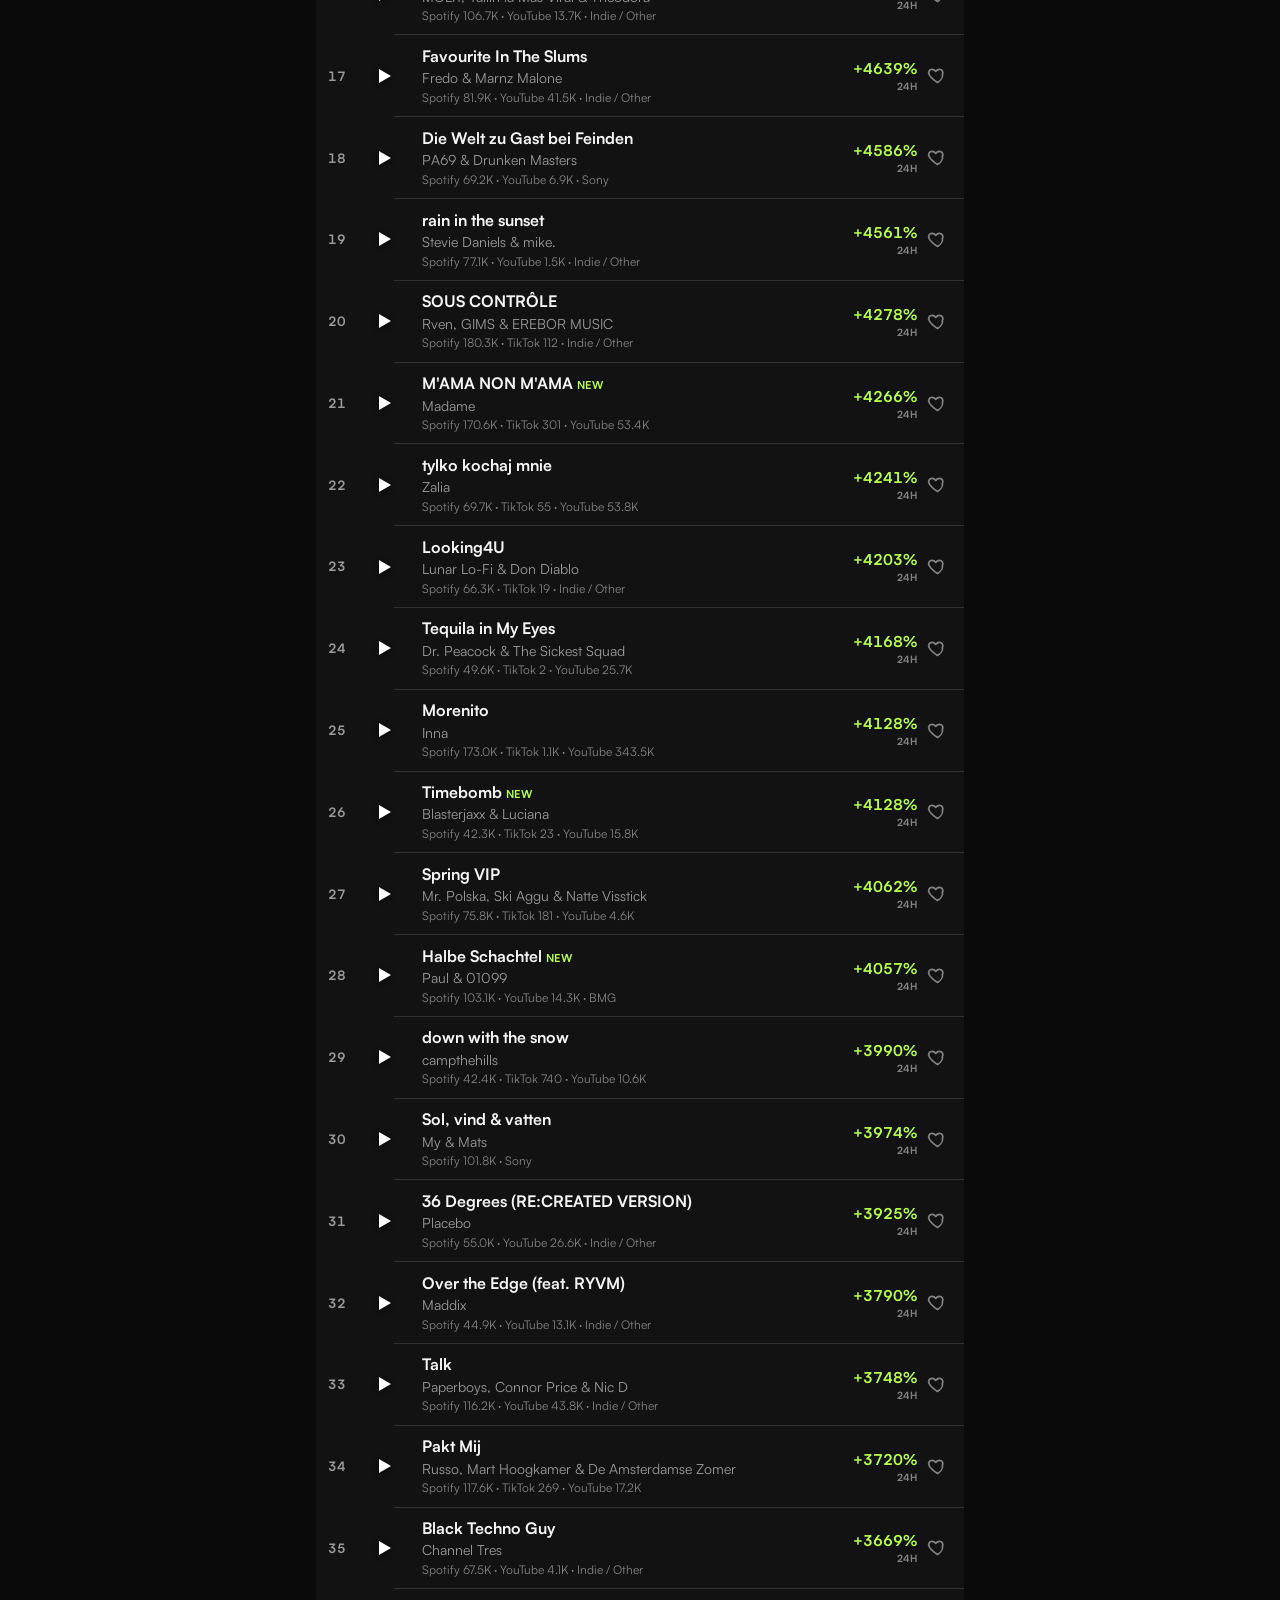
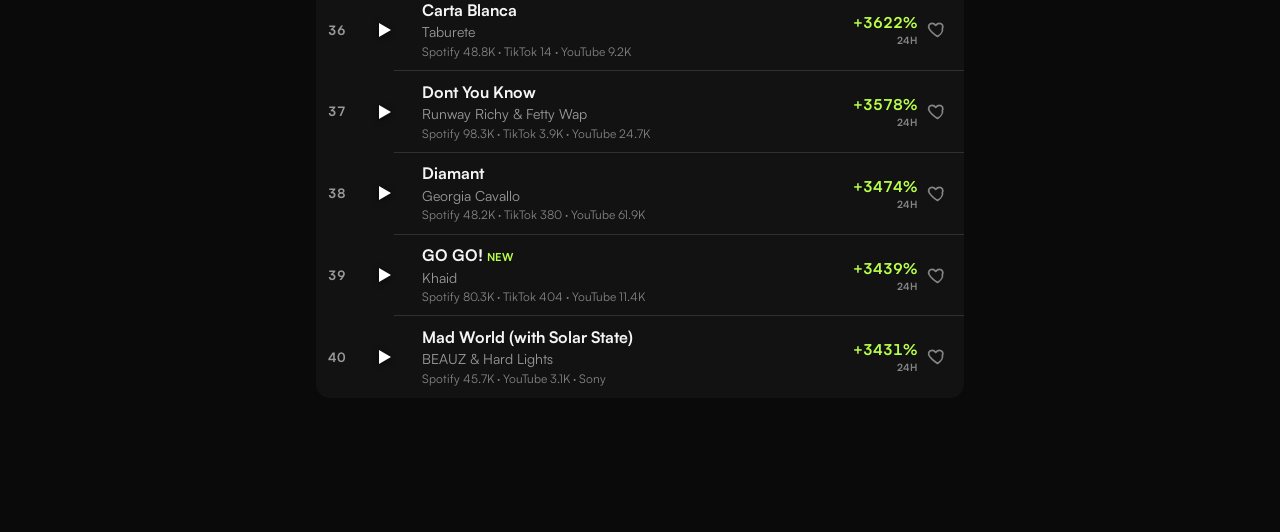
==== commit f07efa44: "app: add 'Home' button to return to the landing page - Brandbar gets a '‹ Home' link to ./index.html" ====
--- a/app.html
+++ b/app.html
@@ -66,6 +66,11 @@
     font-size:9.5px;font-weight:700;letter-spacing:.11em;text-transform:uppercase;color:var(--label);}
   .brandbar .inst{font-weight:400;color:var(--label2);}
   .brandbar .r{color:var(--accent);}
+  .brandbar .bb-home{display:inline-flex;align-items:center;gap:4px;color:var(--label2);font-weight:700;cursor:pointer;text-decoration:none;}
+  .brandbar .bb-home svg{width:12px;height:12px;}
+  .brandbar .bb-home:hover{color:var(--accent);}
+  body.standalone .brandbar .bb-home{display:none;}
+  @media(max-width:380px){.brandbar .inst{display:none;}}
   .sub .pipe{color:var(--label3);}
   .controls{padding:0 16px 10px;display:flex;flex-direction:column;gap:8px;}
 
@@ -256,7 +261,7 @@
 </defs></svg>
 
 <header>
-  <div class="brandbar"><span><b>FAV®</b> <span class="inst">Creative Studio</span></span><span class="r">Remix Radar</span></div>
+  <div class="brandbar"><a class="bb-home" href="./index.html" aria-label="Back to homepage"><svg viewBox="0 0 24 24" fill="none" stroke="currentColor" stroke-width="2.4" stroke-linecap="round" stroke-linejoin="round"><path d="M15 18l-6-6 6-6"/></svg>Home</a><span><b>FAV®</b> <span class="inst">Creative Studio</span></span><span class="r">Remix Radar</span></div>
   <div id="headerRow"></div>
   <div class="sub" id="sub"></div>
   <div class="controls" id="controls"></div>
@@ -313,6 +318,7 @@
   soundsFeed:null,soundWindow:null,soundQ:"",queue:[],
   likes:loadJSON(LS.likes,{}),playlists:loadJSON(LS.playlists,[])};
 const audio=document.getElementById('audio');
+try{if(window.matchMedia('(display-mode: standalone)').matches||window.navigator.standalone===true)document.body.classList.add('standalone');}catch(e){}
 
 function loadJSON(k,d){try{return JSON.parse(localStorage.getItem(k))??d;}catch(e){return d;}}
 function saveLikes(){localStorage.setItem(LS.likes,JSON.stringify(state.likes));}
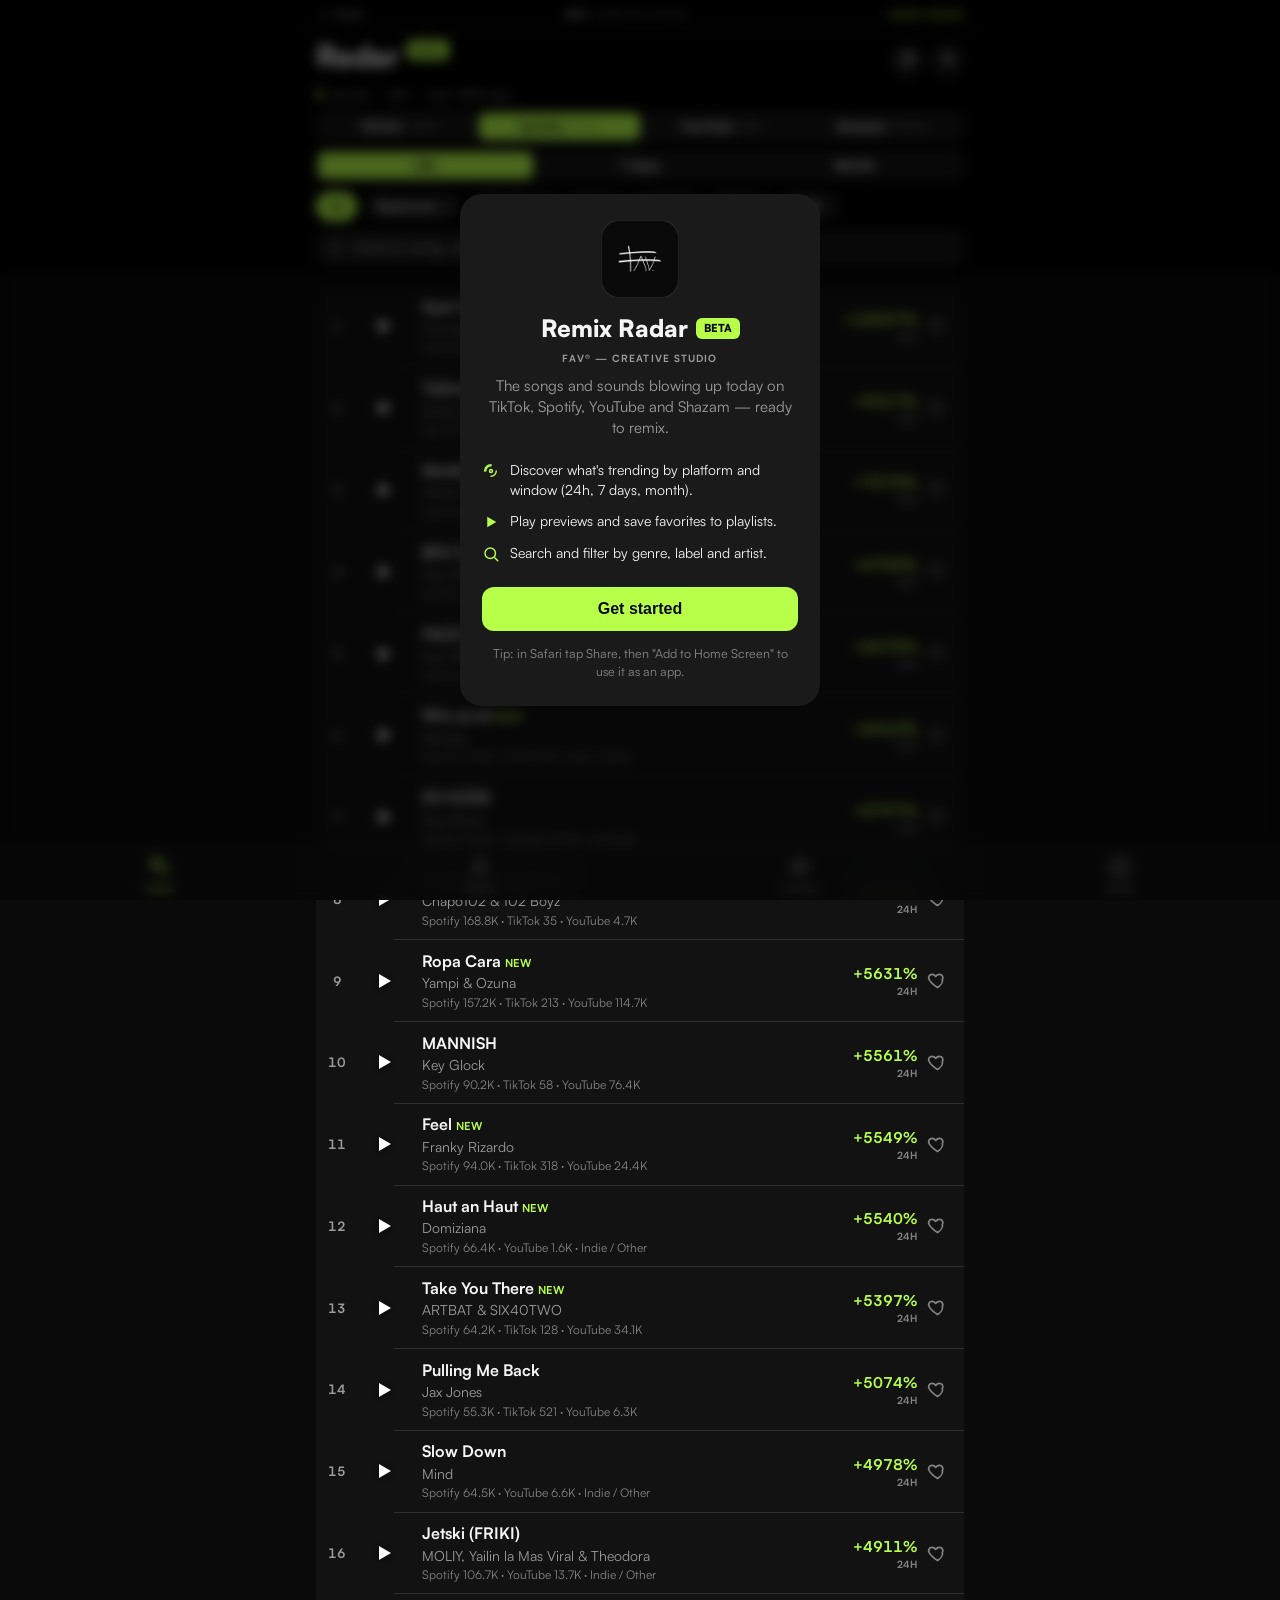
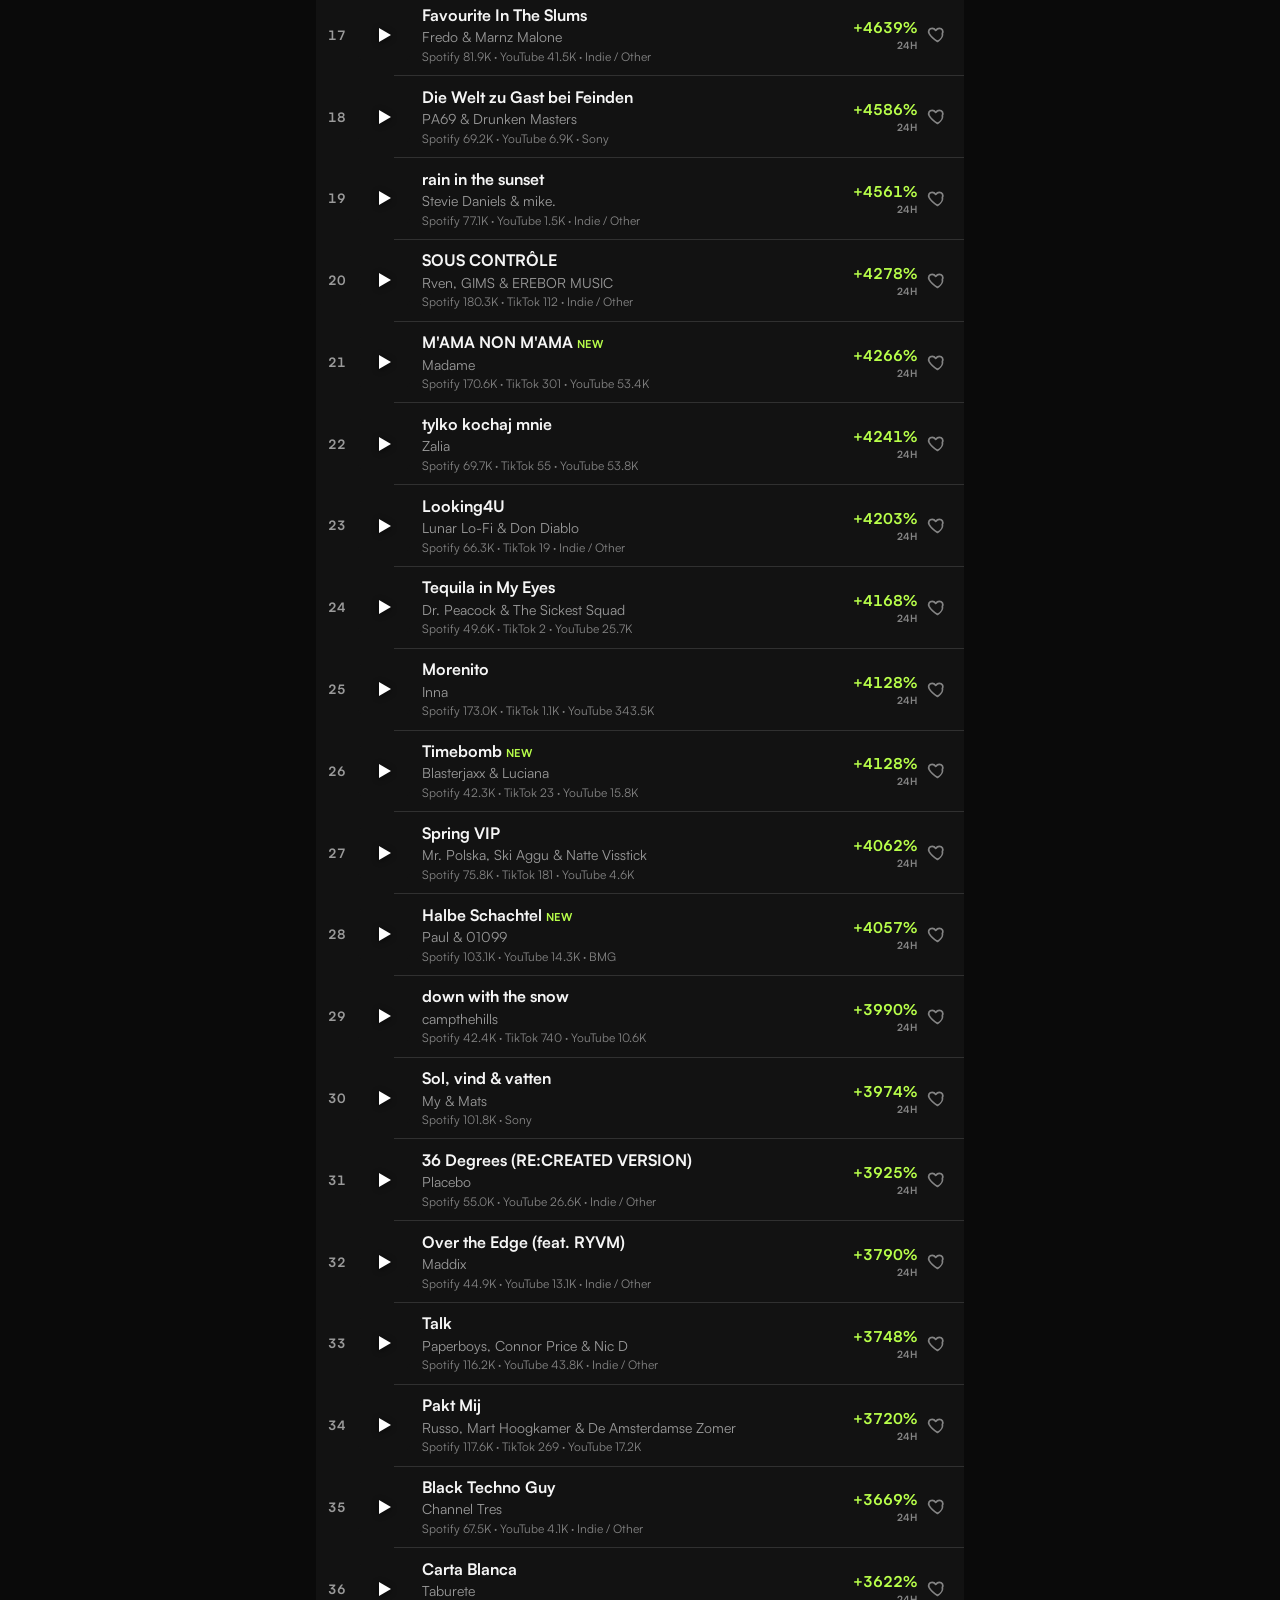
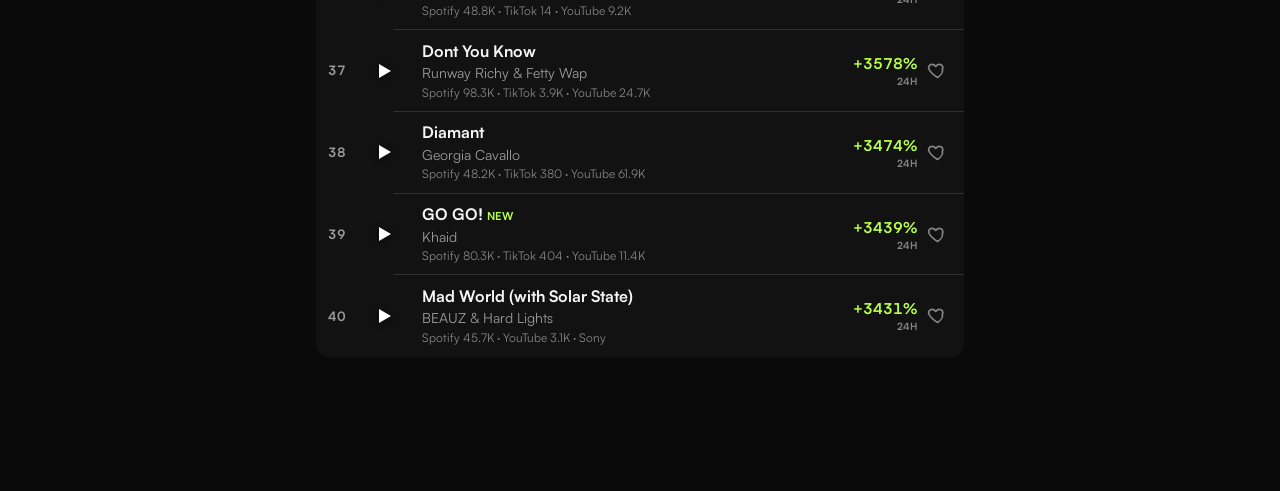
==== commit 77e29d85: "app: remove the country selector bar (reverted); keep genre + Home Country UI removed per feedback. " ====
--- a/app.html
+++ b/app.html
@@ -311,7 +311,7 @@
 <script>
 const BETA=true; // beta build: all premium windows unlocked for testers
 const LS={likes:"rr_likes_v1",playlists:"rr_playlists_v1",feed:"rr_feed_v3",premium:"rr_premium",seen:"rr_seen_welcome"};
-const state={feed:null,view:"radar",platform:"spotify",window:"",genre:"all",country:"",currentPlaylist:null,
+const state={feed:null,view:"radar",platform:"spotify",window:"",genre:"all",currentPlaylist:null,
   filter:{q:"",genres:new Set(),labels:new Set(),fresh:false,min:null,max:null},
   playingId:null,openId:null,
   artistsFeed:null,artistPlatform:null,artistWindow:null,artistQ:"",
@@ -342,10 +342,7 @@
 function freeWindow(){return state.feed?.free_window||"month";}
 function price(){return state.feed?.premium_price_eur||9.99;}
 function isLocked(k){const w=windowMeta(k);return w&&w.tier==="premium"&&!isPremium();}
-function chartIds(){
-  if(state.country){const cc=state.feed?.country_charts?.[state.country];if(cc){const w=cc[state.window]?state.window:"24h";return cc[w]||[];}}
-  return (state.feed?.charts?.[state.platform]?.[state.window])||[];
-}
+function chartIds(){return (state.feed?.charts?.[state.platform]?.[state.window])||[];}
 function trackById(id){
   if(state.feed?.tracks&&state.feed.tracks[id])return state.feed.tracks[id];
   if(state.soundsFeed?.sounds&&state.soundsFeed.sounds[id])return state.soundsFeed.sounds[id];
@@ -544,10 +541,7 @@
 function renderControls(){
   const c=document.getElementById('controls'),fEl=document.getElementById('filters');
   if(state.view==="radar"&&state.feed){
-    const inCountry=!!state.country;
-    const cwins=(state.feed.country_windows||[]).map(w=>w.key);
-    const winList=inCountry?windowsMeta().filter(w=>cwins.includes(w.key)):windowsMeta();
-    c.innerHTML=(inCountry?"":platSeg(platforms(),state.platform,"plat"))+winSeg(winList,state.window,k=>isLocked(k),"win")+countrySeg()+genreSeg()+searchBox("Search song, artist or label…",state.filter.q)+filtersHTML();
+    c.innerHTML=platSeg(platforms(),state.platform,"plat")+winSeg(windowsMeta(),state.window,k=>isLocked(k),"win")+genreSeg()+searchBox("Search song, artist or label…",state.filter.q)+filtersHTML();
     wireRadarControls(c);return;
   }
   if(state.view==="artists"&&state.artistsFeed){
@@ -585,14 +579,6 @@
     return `<button class="gchip ${b.key===sel?'on':''}" data-gen="${b.key}">${esc(b.label)}${b.key!=="all"?` <span class="gn">${n}</span>`:""}</button>`;
   }).join('')+'</div>';
 }
-function countrySeg(){
-  const cs=state.feed?.countries||[];if(!cs.length)return "";
-  const sel=state.country||"";
-  return '<div class="gsel">'+
-    `<button class="gchip ${sel===""?"on":""}" data-country="">🌍 Global</button>`+
-    cs.map(c=>`<button class="gchip ${c.key===sel?'on':''}" data-country="${esc(c.key)}">${c.flag||""} ${esc(c.key)}</button>`).join('')+
-    '</div>';
-}
 function platSeg(arr,sel,attr){return '<div class="seg">'+arr.map(p=>`<button class="${p.key===sel?'on':''}" data-${attr}="${p.key}">${esc(p.label)}<span class="sub2">${esc(p.metric_label)}</span></button>`).join('')+'</div>';}
 function winSeg(arr,sel,lockFn,attr){return '<div class="seg">'+arr.map(w=>`<button class="${w.key===sel?'on':''}" data-${attr}="${w.key}">${esc(wlabel(w))}${lockFn(w.key)?' <span class="lk">'+ic("lock")+'</span>':''}</button>`).join('')+'</div>';}
 function searchBox(ph,val){return `<div class="search">${ic("search")}<input id="searchInput" type="search" placeholder="${esc(ph)}" value="${esc(val)}"></div>`;}
@@ -610,7 +596,6 @@
   c.querySelectorAll('[data-plat]').forEach(el=>el.onclick=()=>{state.platform=el.dataset.plat;window.scrollTo(0,0);render();});
   c.querySelectorAll('[data-win]').forEach(el=>el.onclick=()=>{state.window=el.dataset.win;window.scrollTo(0,0);render();});
   c.querySelectorAll('[data-gen]').forEach(el=>el.onclick=()=>{state.genre=el.dataset.gen;c.querySelectorAll('[data-gen]').forEach(x=>x.classList.toggle('on',x.dataset.gen===state.genre));renderRadar(document.getElementById('content'));});
-  c.querySelectorAll('[data-country]').forEach(el=>el.onclick=()=>{state.country=el.dataset.country;if(state.country){state.platform="spotify";if(state.window!=="24h"&&state.window!=="7d")state.window="24h";}state.genre="all";window.scrollTo(0,0);render();});
   wireSearch(c,v=>{state.filter.q=v;renderRadar(document.getElementById('content'));});
   c.querySelectorAll('[data-label]').forEach(el=>el.onclick=()=>{toggleSet(state.filter.labels,el.dataset.label);el.classList.toggle('on');renderRadar(document.getElementById('content'));});
   c.querySelectorAll('[data-genre]').forEach(el=>el.onclick=()=>{toggleSet(state.filter.genres,el.dataset.genre);el.classList.toggle('on');renderRadar(document.getElementById('content'));});
@@ -641,9 +626,7 @@
   }
   h.innerHTML=`<div class="hbar"><div class="htitle">${esc(title)}${BETA?'<span class="betatag">BETA</span>':''}</div><div class="hbtns">${ctrls}</div></div>`;
   if(state.view==="radar"){const pm=platformMeta(state.platform),wm=windowMeta(state.window);
-    const cm=state.country&&(state.feed?.countries||[]).find(c=>c.key===state.country);
-    const head=cm?`<span>${cm.flag||""} ${esc(cm.label)}</span><span class="pipe">·</span><span>Spotify</span>`:`<span>${esc(pm?pm.label:"")}</span>`;
-    sub.style.display="flex";sub.innerHTML=state.feed?`<span class="dot"></span>${head}<span class="pipe">·</span><span>${esc(wm?wlabel(wm):"")}</span><span class="pipe">·</span><span>upd. ${relTime(state.feed.generated_at)}</span>`:`<span>Syncing…</span>`;
+    sub.style.display="flex";sub.innerHTML=state.feed?`<span class="dot"></span><span>${esc(pm?pm.label:"")}</span><span class="pipe">·</span><span>${esc(wm?wlabel(wm):"")}</span><span class="pipe">·</span><span>upd. ${relTime(state.feed.generated_at)}</span>`:`<span>Syncing…</span>`;
     document.getElementById('refreshBtn').onclick=()=>load(true);
     document.getElementById('filterBtn').onclick=()=>{const f=document.getElementById('filters');if(f){f.classList.toggle('open');document.getElementById('filterBtn').classList.toggle('on',f.classList.contains('open'));}};
   }else if(state.view==="sounds"){const wm=sWindowMeta(state.soundWindow);sub.style.display="flex";sub.innerHTML=`<span class="dot"></span><span>TikTok</span><span class="pipe">·</span><span>${esc(wm?wlabel(wm):"")}</span><span class="pipe">·</span><span>most used sounds</span>`;}
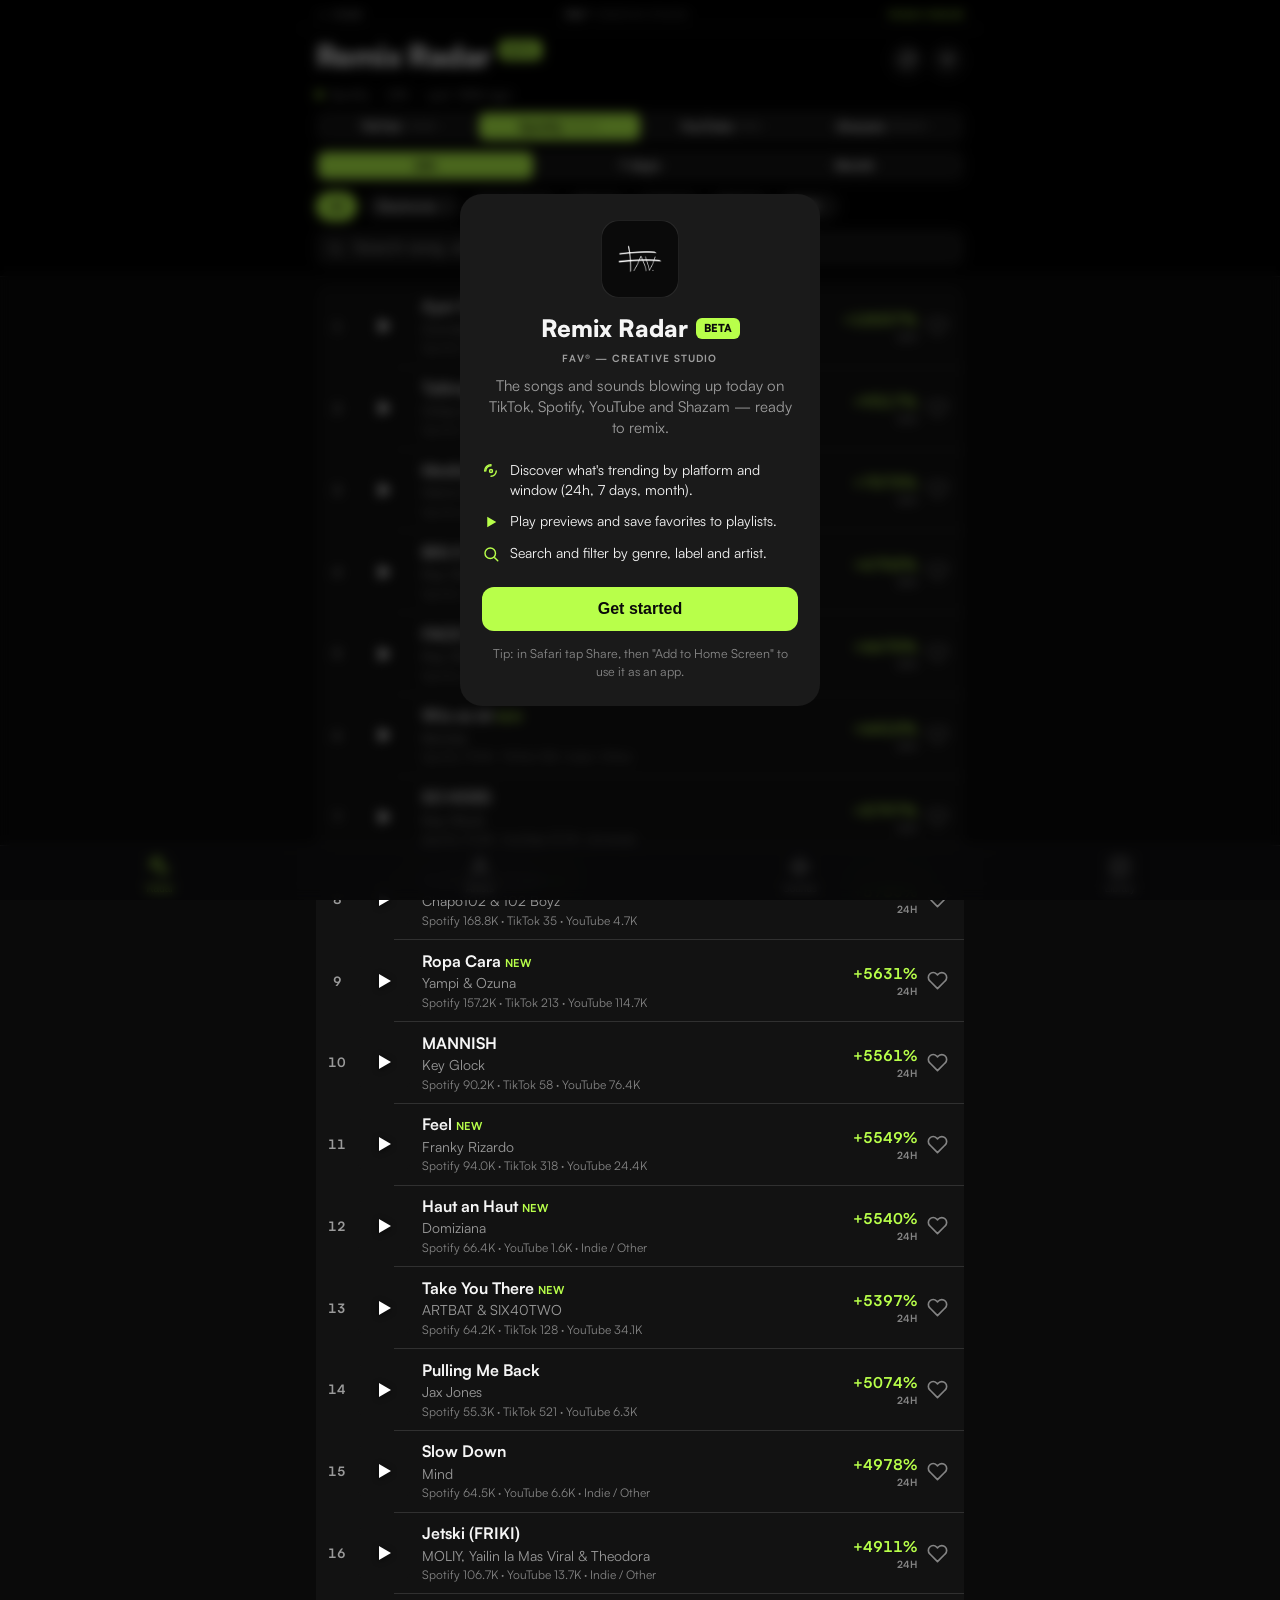
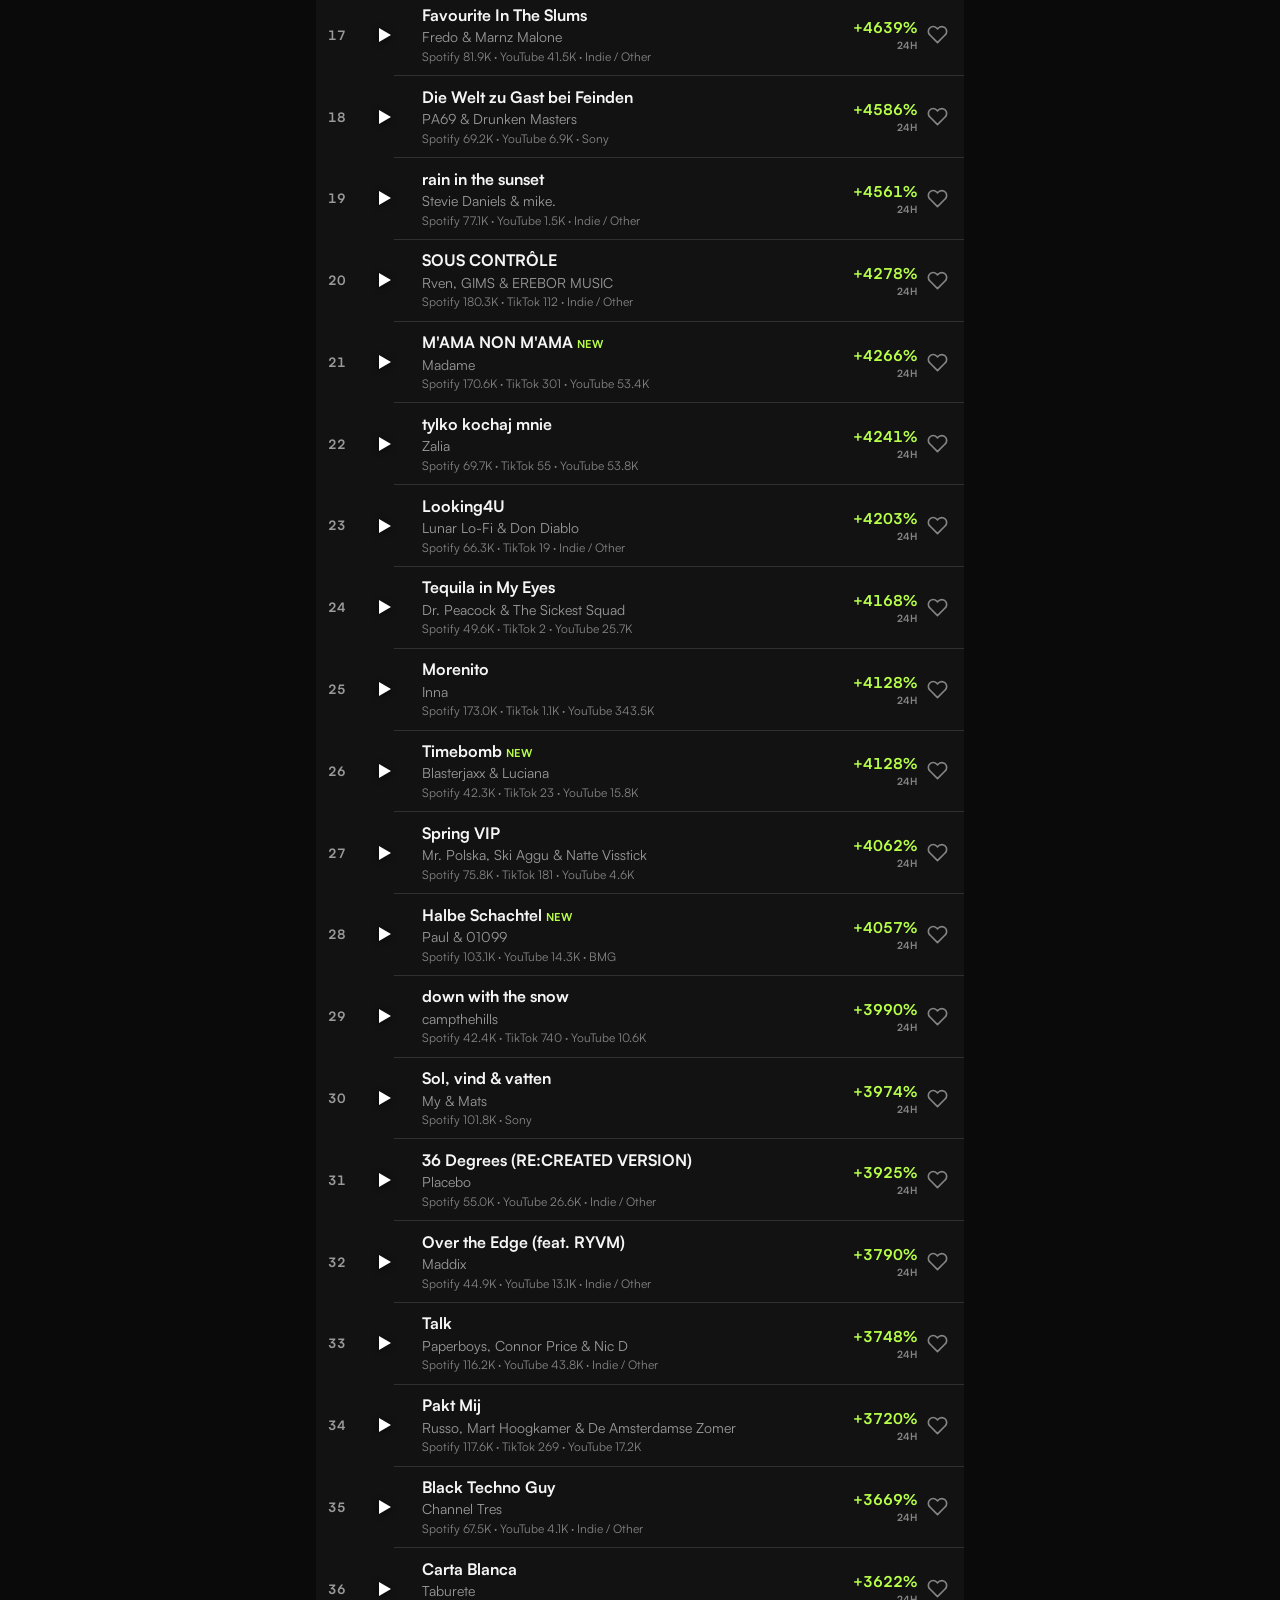
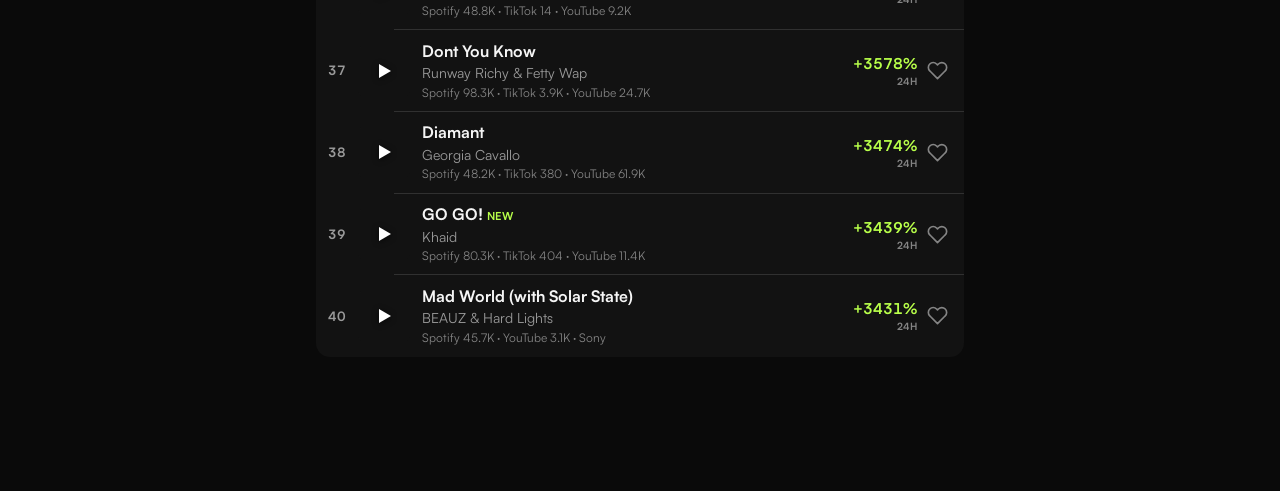
==== commit 40433eb9: "app: clean heart icon + header title 'Remix Radar' - Replace the lopsided hand-drawn heart path with" ====
--- a/app.html
+++ b/app.html
@@ -238,8 +238,8 @@
   <symbol id="i-artists" viewBox="0 0 24 24"><circle cx="12" cy="8" r="4"/><path d="M5 20c0-3.5 3-6 7-6s7 2.5 7 6"/></symbol>
   <symbol id="i-sound" viewBox="0 0 24 24"><path d="M4 10v4M8 6v12M12 3v18M16 7v10M20 10v4"/></symbol>
   <symbol id="i-library" viewBox="0 0 24 24"><rect x="4" y="4" width="16" height="16" rx="3"/><path d="M9 9h6M9 13h6M9 17h3"/></symbol>
-  <symbol id="i-heart" viewBox="0 0 24 24"><path d="M12 20s-7-4.5-9.5-9C1 8 2.5 5 6 5c2 0 3.2 1.2 4 2.3C10.8 6.2 12 5 14 5c3.5 0 5 3 3.5 6C19 15.5 12 20 12 20z"/></symbol>
-  <symbol id="i-heart-fill" viewBox="0 0 24 24"><path d="M12 20s-7-4.5-9.5-9C1 8 2.5 5 6 5c2 0 3.2 1.2 4 2.3C10.8 6.2 12 5 14 5c3.5 0 5 3 3.5 6C19 15.5 12 20 12 20z" fill="currentColor" stroke="none"/></symbol>
+  <symbol id="i-heart" viewBox="0 0 24 24"><path d="M20.84 4.61a5.5 5.5 0 0 0-7.78 0L12 5.67l-1.06-1.06a5.5 5.5 0 0 0-7.78 7.78l1.06 1.06L12 21.23l7.78-7.78 1.06-1.06a5.5 5.5 0 0 0 0-7.78z"/></symbol>
+  <symbol id="i-heart-fill" viewBox="0 0 24 24"><path d="M20.84 4.61a5.5 5.5 0 0 0-7.78 0L12 5.67l-1.06-1.06a5.5 5.5 0 0 0-7.78 7.78l1.06 1.06L12 21.23l7.78-7.78 1.06-1.06a5.5 5.5 0 0 0 0-7.78z" fill="currentColor" stroke="none"/></symbol>
   <symbol id="i-play" viewBox="0 0 24 24"><path d="M7 5l12 7-12 7z" fill="currentColor" stroke="none"/></symbol>
   <symbol id="i-pause" viewBox="0 0 24 24"><rect x="6" y="5" width="4" height="14" fill="currentColor" stroke="none"/><rect x="14" y="5" width="4" height="14" fill="currentColor" stroke="none"/></symbol>
   <symbol id="i-search" viewBox="0 0 24 24"><circle cx="11" cy="11" r="7"/><path d="M21 21l-4-4"/></symbol>
@@ -613,7 +613,7 @@
 /* header + tabs */
 function syncHeader(){const h=document.getElementById('headerRow'),sub=document.getElementById('sub');
   let title="Remix Radar",ctrls="";
-  if(state.view==="radar"){title="Radar";ctrls=`<button class="roundbtn" id="refreshBtn">${ic("refresh")}</button><button class="roundbtn ${filterActive()?'on':''}" id="filterBtn">${ic("filter")}</button>`;}
+  if(state.view==="radar"){title="Remix Radar";ctrls=`<button class="roundbtn" id="refreshBtn">${ic("refresh")}</button><button class="roundbtn ${filterActive()?'on':''}" id="filterBtn">${ic("filter")}</button>`;}
   else if(state.view==="artists")title="Artists";
   else if(state.view==="sounds")title="Sounds";
   else if(state.view==="library")title="Library";
